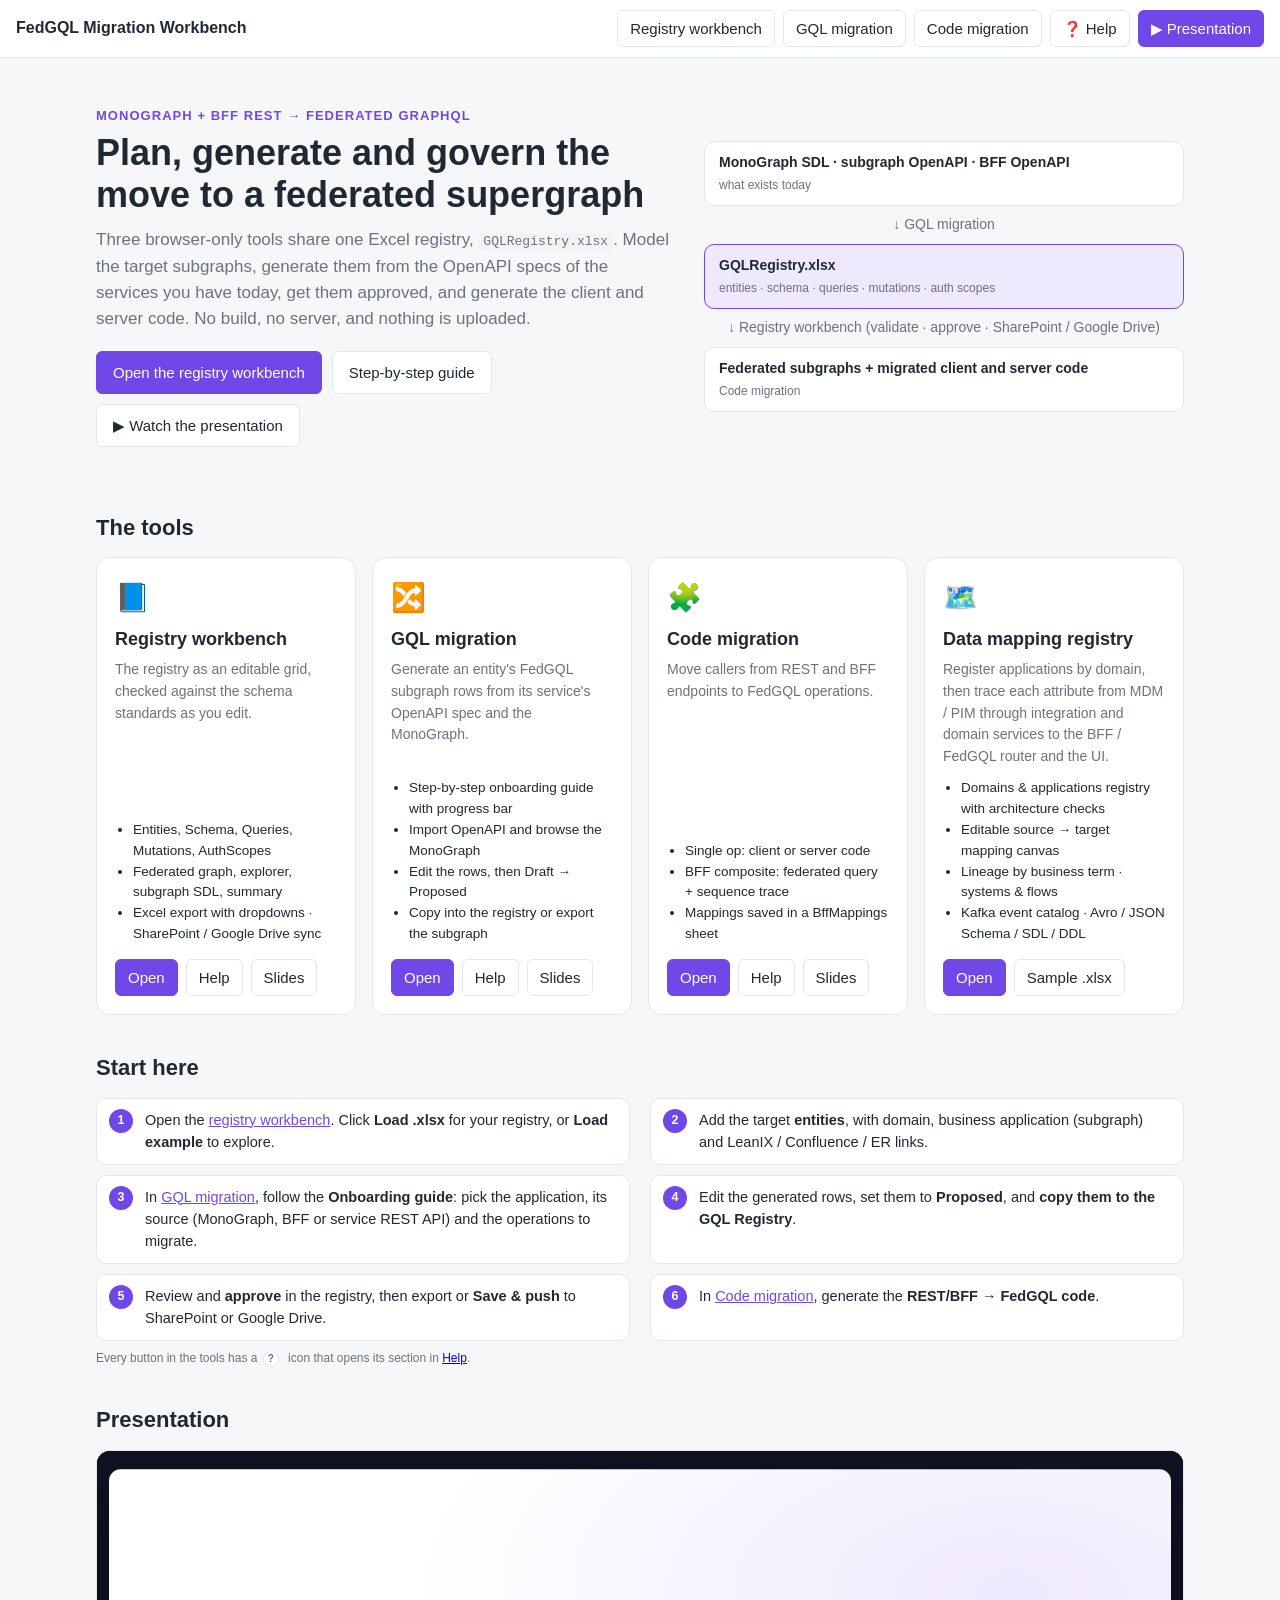
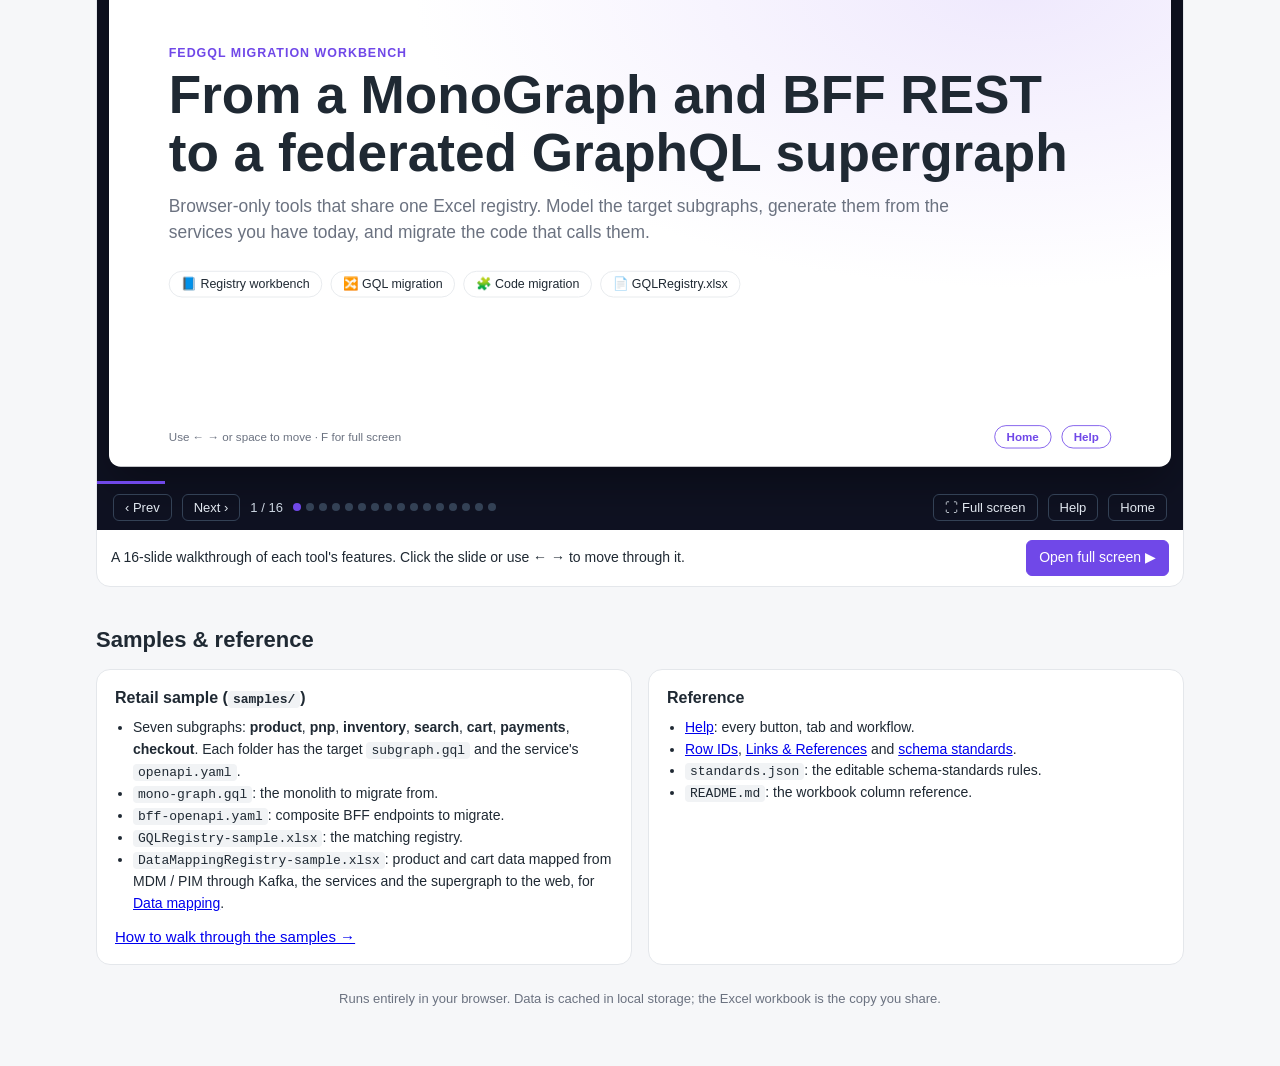
==== index.html @ 7d095a19 "update migration onboarding" ====
<!DOCTYPE html>
<html lang="en">
<head>
<meta charset="UTF-8" />
<meta name="viewport" content="width=device-width, initial-scale=1" />
<title>FedGQL Migration Workbench</title>
<link rel="stylesheet" href="styles.css" />
<style>
  :root{
    --bg: #f6f7f9; --panel: #fff; --ink: #1f2933; --muted: #6b7280; --line: #e4e7eb;
    --accent: #7048e8; --accent-soft: #efe9fd; --ok: #15803d; --bad: #b91c1c; --warn: #b45309;
  }
  body{ font-family: -apple-system, BlinkMacSystemFont, "Segoe UI", Roboto, Helvetica, Arial, sans-serif;
    background: var(--bg); color: var(--ink); font-size: 15px; line-height: 1.55; }
  header{ background: var(--panel); border-bottom: 1px solid var(--line); padding: 10px 16px; display: flex; align-items: center; gap: 8px; flex-wrap: wrap; }
  header a.btn{ text-decoration: none; }
  a.btn.primary{ background: var(--accent); color: #fff; border-color: var(--accent); }
  a.btn.primary:hover{ filter: brightness(1.08); }
  main{ max-width: 1120px; margin: 0 auto; padding: 0 16px 60px; }
  .hero{ padding: 48px 0 28px; display: grid; grid-template-columns: 1.2fr 1fr; gap: 32px; align-items: center; }
  .hero h2{ font-size: 36px; line-height: 1.15; margin: 0 0 12px; }
  .hero p{ font-size: 17px; color: var(--muted); margin: 0 0 18px; }
  .hero .ctas{ display: flex; gap: 10px; flex-wrap: wrap; }
  .hero .ctas a{ text-decoration: none; padding: 9px 16px; font-size: 15px; }
  .kicker{ font-size: 13px; font-weight: 700; letter-spacing: .08em; text-transform: uppercase; color: var(--accent); margin-bottom: 6px; }
  .flow{ display: grid; gap: 8px; }
  .flow div{ background: var(--panel); border: 1px solid var(--line); border-radius: 10px; padding: 10px 14px; font-size: 14px; }
  .flow div b{ display: block; }
  .flow .arrow{ border: none; background: none; text-align: center; padding: 0; color: var(--muted); }
  .flow .hi{ border-color: var(--accent); background: var(--accent-soft); }
  h2.sec{ font-size: 22px; margin: 36px 0 12px; }
  .tools{ display: grid; grid-template-columns: repeat(auto-fit, minmax(250px, 1fr)); gap: 16px; }
  .tool{ background: var(--panel); border: 1px solid var(--line); border-radius: 14px; padding: 18px; display: flex; flex-direction: column; gap: 6px; }
  .tool .ico{ font-size: 28px; }
  .tool h3{ margin: 0; font-size: 18px; }
  .tool p{ margin: 0; color: var(--muted); font-size: 14px; flex: 1; }
  .tool ul{ margin: 4px 0 8px; padding-left: 18px; font-size: 13.5px; }
  .tool .acts{ display: flex; gap: 8px; flex-wrap: wrap; }
  .tool .acts a{ text-decoration: none; }
  ol.steps{ counter-reset: s; list-style: none; padding: 0; margin: 0; display: grid; grid-template-columns: 1fr 1fr; gap: 10px 20px; }
  ol.steps li{ counter-increment: s; position: relative; background: var(--panel); border: 1px solid var(--line); border-radius: 10px; padding: 10px 12px 10px 48px; font-size: 14.5px; }
  ol.steps li::before{ content: counter(s); position: absolute; left: 12px; top: 10px; width: 24px; height: 24px; border-radius: 50%; background: var(--accent); color: #fff; font-weight: 700; font-size: 12.5px; display: flex; align-items: center; justify-content: center; }
  ol.steps a{ color: var(--accent); }
  .demo{ background: var(--panel); border: 1px solid var(--line); border-radius: 14px; overflow: hidden; }
  .demo iframe{ display: block; width: 100%; aspect-ratio: 16 / 10; border: 0; background: #0f1222; }
  .demo .bar{ display: flex; gap: 10px; align-items: center; padding: 10px 14px; border-top: 1px solid var(--line); font-size: 14px; flex-wrap: wrap; }
  .demo .bar a{ text-decoration: none; }
  .grid2{ display: grid; grid-template-columns: 1fr 1fr; gap: 16px; }
  .panel{ background: var(--panel); border: 1px solid var(--line); border-radius: 14px; padding: 16px 18px; }
  .panel h3{ margin: 0 0 6px; font-size: 16px; }
  .panel ul{ margin: 0; padding-left: 18px; font-size: 14px; }
  code{ background: #f1f3f5; padding: 1px 5px; border-radius: 4px; font-size: 13px; }
  footer{ color: var(--muted); font-size: 13px; text-align: center; padding: 24px 0 0; }
  @media (max-width: 860px){
    .hero, .tools, .grid2, ol.steps{ grid-template-columns: 1fr; }
    .hero{ padding-top: 28px; }
  }
</style>
</head>
<body>
<header>
  <h1>FedGQL Migration Workbench</h1>
  <span class="spacer"></span>
  <a class="btn" href="workbench.html">Registry workbench</a>
  <a class="btn" href="gql-migration.html">GQL migration</a>
  <a class="btn" href="subgraph-codemigration.html">Code migration</a>
  <!-- <a class="btn" href="data-mapping.html">Data mapping</a>
--> 
  <a class="btn" href="help.html">❓ Help</a>
  <a class="btn primary" href="demo.html">▶ Presentation</a>
</header>

<main>
  <section class="hero">
    <div>
      <div class="kicker">MonoGraph + BFF REST → federated GraphQL</div>
      <h2>Plan, generate and govern the move to a federated supergraph</h2>
      <p>Three browser-only tools share one Excel registry, <code>GQLRegistry.xlsx</code>. Model the target
        subgraphs, generate them from the OpenAPI specs of the services you have today, get them approved,
        and generate the client and server code. No build, no server, and nothing is uploaded.</p>
      <div class="ctas">
        <a class="btn primary" href="workbench.html">Open the registry workbench</a>
        <a class="btn" href="help.html#quick-start">Step-by-step guide</a>
        <a class="btn" href="demo.html">▶ Watch the presentation</a>
      </div>
    </div>
    <div class="flow" aria-label="How the tools fit together">
      <div><b>MonoGraph SDL · subgraph OpenAPI · BFF OpenAPI</b><span class="hint">what exists today</span></div>
      <div class="arrow">↓ GQL migration</div>
      <div class="hi"><b>GQLRegistry.xlsx</b><span class="hint">entities · schema · queries · mutations · auth scopes</span></div>
      <div class="arrow">↓ Registry workbench (validate · approve · SharePoint / Google Drive)</div>
      <div><b>Federated subgraphs + migrated client and server code</b><span class="hint">Code migration</span></div>
    </div>
  </section>

  <h2 class="sec">The tools</h2>
  <div class="tools">
    <div class="tool">
      <div class="ico">📘</div><h3>Registry workbench</h3>
      <p>The registry as an editable grid, checked against the schema standards as you edit.</p>
      <ul><li>Entities, Schema, Queries, Mutations, AuthScopes</li><li>Federated graph, explorer, subgraph SDL, summary</li><li>Excel export with dropdowns · SharePoint / Google Drive sync</li></ul>
      <div class="acts"><a class="btn primary" href="workbench.html">Open</a><a class="btn" href="help.html#workbench">Help</a><a class="btn" href="demo.html#wb">Slides</a></div>
    </div>
    <div class="tool">
      <div class="ico">🔀</div><h3>GQL migration</h3>
      <p>Generate an entity's FedGQL subgraph rows from its service's OpenAPI spec and the MonoGraph.</p>
      <ul><li>Step-by-step onboarding guide with progress bar</li><li>Import OpenAPI and browse the MonoGraph</li><li>Edit the rows, then Draft → Proposed</li><li>Copy into the registry or export the subgraph</li></ul>
      <div class="acts"><a class="btn primary" href="gql-migration.html">Open</a><a class="btn" href="help.html#migration">Help</a><a class="btn" href="demo.html#mig">Slides</a></div>
    </div>
    <div class="tool">
      <div class="ico">🧩</div><h3>Code migration</h3>
      <p>Move callers from REST and BFF endpoints to FedGQL operations.</p>
      <ul><li>Single op: client or server code</li><li>BFF composite: federated query + sequence trace</li><li>Mappings saved in a BffMappings sheet</li></ul>
      <div class="acts"><a class="btn primary" href="subgraph-codemigration.html">Open</a><a class="btn" href="help.html#code-migration">Help</a><a class="btn" href="demo.html#code">Slides</a></div>
    </div>
    <div class="tool">
      <div class="ico">🗺️</div><h3>Data mapping registry</h3>
      <p>Register applications by domain, then trace each attribute from MDM / PIM through integration and domain services to the BFF / FedGQL router and the UI.</p>
      <ul><li>Domains &amp; applications registry with architecture checks</li><li>Editable source → target mapping canvas</li><li>Lineage by business term · systems &amp; flows</li><li>Kafka event catalog · Avro / JSON Schema / SDL / DDL</li></ul>
      <div class="acts"><a class="btn primary" href="data-mapping.html">Open</a><a class="btn" href="samples/DataMappingRegistry-sample.xlsx">Sample .xlsx</a></div>
    </div>
  </div>

  <h2 class="sec">Start here</h2>
  <ol class="steps">
    <li>Open the <a href="workbench.html">registry workbench</a>. Click <b>Load .xlsx</b> for your registry, or <b>Load example</b> to explore.</li>
    <li>Add the target <b>entities</b>, with domain, business application (subgraph) and LeanIX / Confluence / ER links.</li>
    <li>In <a href="gql-migration.html">GQL migration</a>, follow the <b>Onboarding guide</b>: pick the application, its source (MonoGraph, BFF or service REST API) and the operations to migrate.</li>
    <li>Edit the generated rows, set them to <b>Proposed</b>, and <b>copy them to the GQL Registry</b>.</li>
    <li>Review and <b>approve</b> in the registry, then export or <b>Save &amp; push</b> to SharePoint or Google Drive.</li>
    <li>In <a href="subgraph-codemigration.html">Code migration</a>, generate the <b>REST/BFF → FedGQL code</b>.</li>
  </ol>
  <p class="hint" style="margin-top:8px">Every button in the tools has a <span class="help-ico" style="display:inline-flex">?</span> icon that opens its section in <a href="help.html">Help</a>.</p>

  <h2 class="sec">Presentation</h2>
  <div class="demo">
    <iframe src="demo.html" title="Workbench presentation" loading="lazy"></iframe>
    <div class="bar"><span>A 16-slide walkthrough of each tool's features. Click the slide or use ← → to move through it.</span><span class="spacer" style="flex:1"></span><a class="btn primary" href="demo.html">Open full screen ▶</a></div>
  </div>

  <h2 class="sec">Samples &amp; reference</h2>
  <div class="grid2">
    <div class="panel">
      <h3>Retail sample (<code>samples/</code>)</h3>
      <ul>
        <li>Seven subgraphs: <b>product</b>, <b>pnp</b>, <b>inventory</b>, <b>search</b>, <b>cart</b>, <b>payments</b>, <b>checkout</b>. Each folder has the target <code>subgraph.gql</code> and the service's <code>openapi.yaml</code>.</li>
        <li><code>mono-graph.gql</code>: the monolith to migrate from.</li>
        <li><code>bff-openapi.yaml</code>: composite BFF endpoints to migrate.</li>
        <li><code>GQLRegistry-sample.xlsx</code>: the matching registry.</li>
        <li><code>DataMappingRegistry-sample.xlsx</code>: product and cart data mapped from MDM / PIM through Kafka, the services and the supergraph to the web, for <a href="data-mapping.html">Data mapping</a>.</li>
      </ul>
      <p style="margin:10px 0 0"><a href="help.html#try-samples">How to walk through the samples →</a></p>
    </div>
    <div class="panel">
      <h3>Reference</h3>
      <ul>
        <li><a href="help.html">Help</a>: every button, tab and workflow.</li>
        <li><a href="help.html#row-ids">Row IDs</a>, <a href="help.html#links">Links &amp; References</a> and <a href="help.html#wb-standards">schema standards</a>.</li>
        <li><code>standards.json</code>: the editable schema-standards rules.</li>
        <li><code>README.md</code>: the workbook column reference.</li>
      </ul>
    </div>
  </div>

  <footer>Runs entirely in your browser. Data is cached in local storage; the Excel workbook is the copy you share.</footer>
</main>
</body>
</html>
---- styles.css ----
/* styles.css — shared styles for the GQL Schema Registry apps
   (workbench.html, gql-migration.html, subgraph-codemigration.html, index/help/demo)
   Linked before each page's inline <style>; page-specific and drifted rules
   (e.g. :root variables, body/header/main layout) stay inline and override these.
   46 shared rules, extracted verbatim. */

*{ box-sizing: border-box; }
html, body{ margin: 0; height: 100%; }
header h1{ font-size: 16px; margin: 0; font-weight: 650; }
header .spacer{ flex: 1; }
button, .btn{ font: inherit; border: 1px solid var(--line); background: #fff; color: var(--ink); padding: 6px 12px; border-radius: 6px; cursor: pointer; white-space: nowrap; }
button:hover{ background: #f0f2f4; }
button.primary{ background: var(--accent); color: #fff; border-color: var(--accent); }
button.danger{ color: var(--bad); border-color: #f0c9c9; }
.status{ font-size: 12px; color: var(--muted); }
nav button{ border: none; border-bottom: 2px solid transparent; border-radius: 0; padding: 10px 14px; background: transparent; color: var(--muted); font-weight: 550; }
nav button.active{ color: var(--accent); border-bottom-color: var(--accent); }
.view{ display: none; }
.view.active{ display: block; }
.card{ background: var(--panel); border: 1px solid var(--line); border-radius: 10px; padding: 14px; margin-bottom: 16px; }
.card h2{ margin: 0 0 4px; font-size: 15px; }
.card p.desc{ margin: 0 0 12px; color: var(--muted); font-size: 12.5px; }
table{ border-collapse: collapse; width: 100%; font-size: 13px; }
th, td{ border: 1px solid var(--line); padding: 5px 8px; text-align: left; vertical-align: top; }
.hint{ color: var(--muted); font-size: 12px; }
.empty{ color: var(--muted); padding: 24px; text-align: center; }
input[type=file]{ display: none; }
pre.code{ background: #0f172a; color: #e2e8f0; padding: 12px; border-radius: 8px; overflow: auto; font-size: 12.5px; line-height: 1.5; margin: 0; }
pre.code .k{ color: #c4b5fd; }
pre.code .t{ color: #7dd3fc; }
pre.code .c{ color: #64748b; }
.code-head h3{ margin: 0; font-size: 13px; }
.copy-btn{ font-size: 12px; padding: 3px 10px; }
pre.code .s{ color: #86efac; }
@media (max-width: 860px){ .grid2 { grid-template-columns: 1fr; } }
.grid2 > div{ min-width: 0; }
.grid2 pre.code{ white-space: pre-wrap; overflow-wrap: break-word; overflow-x: hidden; }
mark.diff{ background: #fef3c7; color: #92400e; border-radius: 3px; padding: 0 3px; font-weight: 600; }
pre.code mark.diff{ background: #78350f; color: #fde68a; }
tr.rowchg td{ background: #fffbeb; }
.chg{ display: inline-block; font-size: 11px; color: var(--warn); border: 1px solid #f0d9a8; background: #fdf4e7; border-radius: 999px; padding: 1px 8px; }
ul.chglist{ margin: 4px 0 10px; padding-left: 18px; font-size: 12.5px; }
ul.chglist li{ margin: 2px 0; }
.pickers{ display: flex; gap: 12px; flex-wrap: wrap; }
.picker b{ display: block; font-size: 12.5px; }
.picker .st{ font-size: 12px; margin-top: 4px; }
.picker .st.loaded{ color: var(--ok); }
.picker .st.missing{ color: var(--muted); }
.selrow label{ display: flex; flex-direction: column; gap: 3px; font-size: 12px; color: var(--muted); }
.mono{ font-family: ui-monospace, SFMono-Regular, Menlo, monospace; }
.toast{ position: fixed; bottom: 18px; left: 50%; transform: translateX(-50%); background: #0f172a; color: #fff; padding: 8px 16px; border-radius: 999px; font-size: 13px; opacity: 0; transition: opacity .2s; pointer-events: none; }
.toast.show{ opacity: .95; }
/* Typed Links & References (LeanIX / Confluence / ER / Other) — common.js linksHTML + gql-migration editor */
.link-type{ display: inline-block; font-size: 11px; padding: 1px 7px; border-radius: 999px; border: 1px solid var(--line); color: var(--muted); margin-right: 4px; }
.lk-line{ display: flex; gap: 2px; align-items: center; margin-bottom: 2px; }
.lk-line select{ max-width: 96px; }
.lk-line input{ min-width: 160px; }
/* Help "?" icons (common.js addHelpIcons) + header Help / Demo links */
.help-ico{ display: inline-flex; align-items: center; justify-content: center; width: 16px; height: 16px; margin: 0 6px 0 2px; border-radius: 50%; border: 1px solid var(--line); background: #fff; color: var(--muted); font-size: 10.5px; font-weight: 700; text-decoration: none; vertical-align: middle; flex: none; line-height: 1; }
.help-ico:hover{ color: #fff; background: var(--accent); border-color: var(--accent); }
nav .help-ico{ align-self: center; margin-left: -8px; }
a.btn.help-link{ text-decoration: none; }
/* in toolbars the icon sits as a badge on the button's top-right corner so headers don't wrap */
header .help-ico, .syncbar .help-ico{ width: 14px; height: 14px; font-size: 9.5px; margin: -22px 0 0 -14px; position: relative; z-index: 1; }
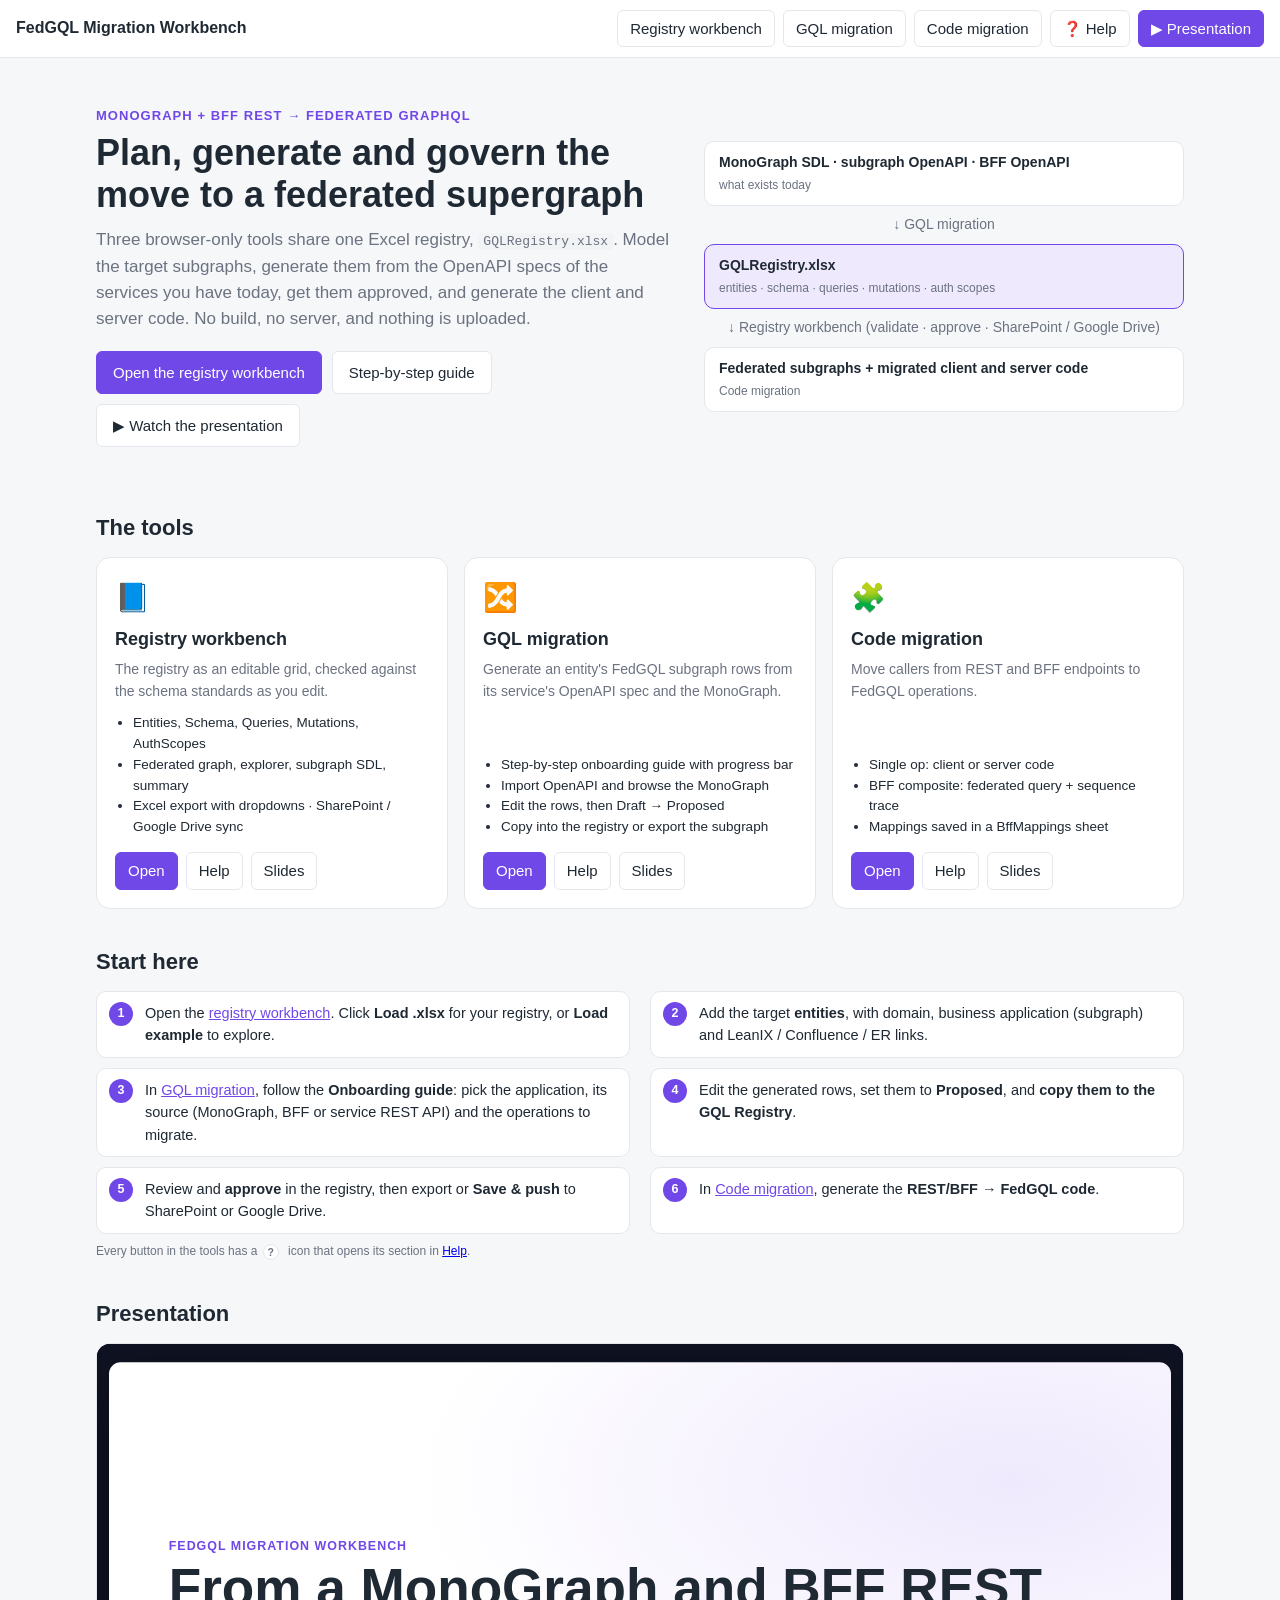
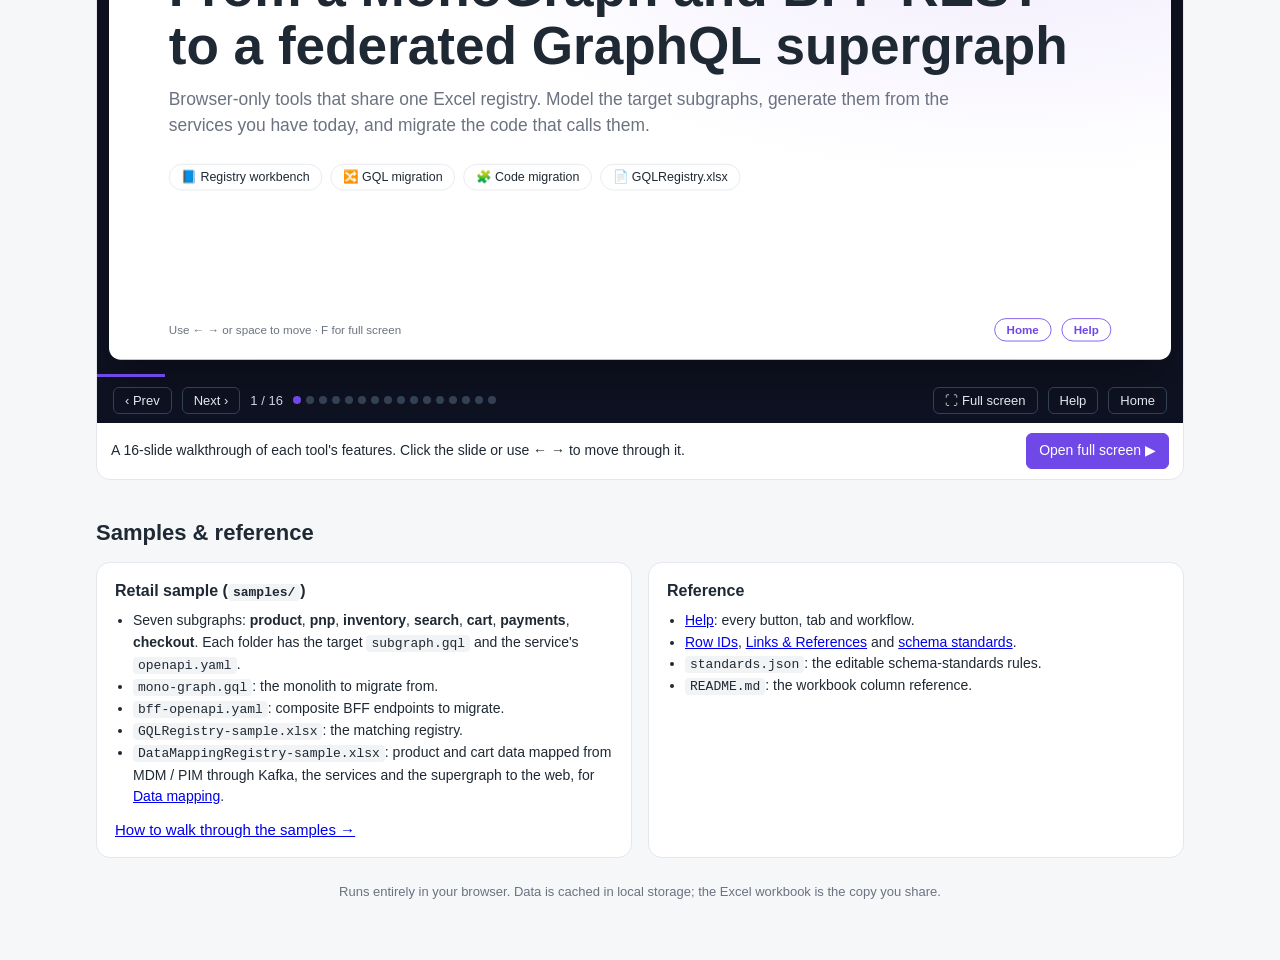
==== commit fb7501f7: "hide data mapping" ====
--- a/index.html
+++ b/index.html
@@ -113,12 +113,14 @@
       <ul><li>Single op: client or server code</li><li>BFF composite: federated query + sequence trace</li><li>Mappings saved in a BffMappings sheet</li></ul>
       <div class="acts"><a class="btn primary" href="subgraph-codemigration.html">Open</a><a class="btn" href="help.html#code-migration">Help</a><a class="btn" href="demo.html#code">Slides</a></div>
     </div>
+    <!-- 
     <div class="tool">
       <div class="ico">🗺️</div><h3>Data mapping registry</h3>
       <p>Register applications by domain, then trace each attribute from MDM / PIM through integration and domain services to the BFF / FedGQL router and the UI.</p>
       <ul><li>Domains &amp; applications registry with architecture checks</li><li>Editable source → target mapping canvas</li><li>Lineage by business term · systems &amp; flows</li><li>Kafka event catalog · Avro / JSON Schema / SDL / DDL</li></ul>
       <div class="acts"><a class="btn primary" href="data-mapping.html">Open</a><a class="btn" href="samples/DataMappingRegistry-sample.xlsx">Sample .xlsx</a></div>
     </div>
+    -->
   </div>
 
   <h2 class="sec">Start here</h2>
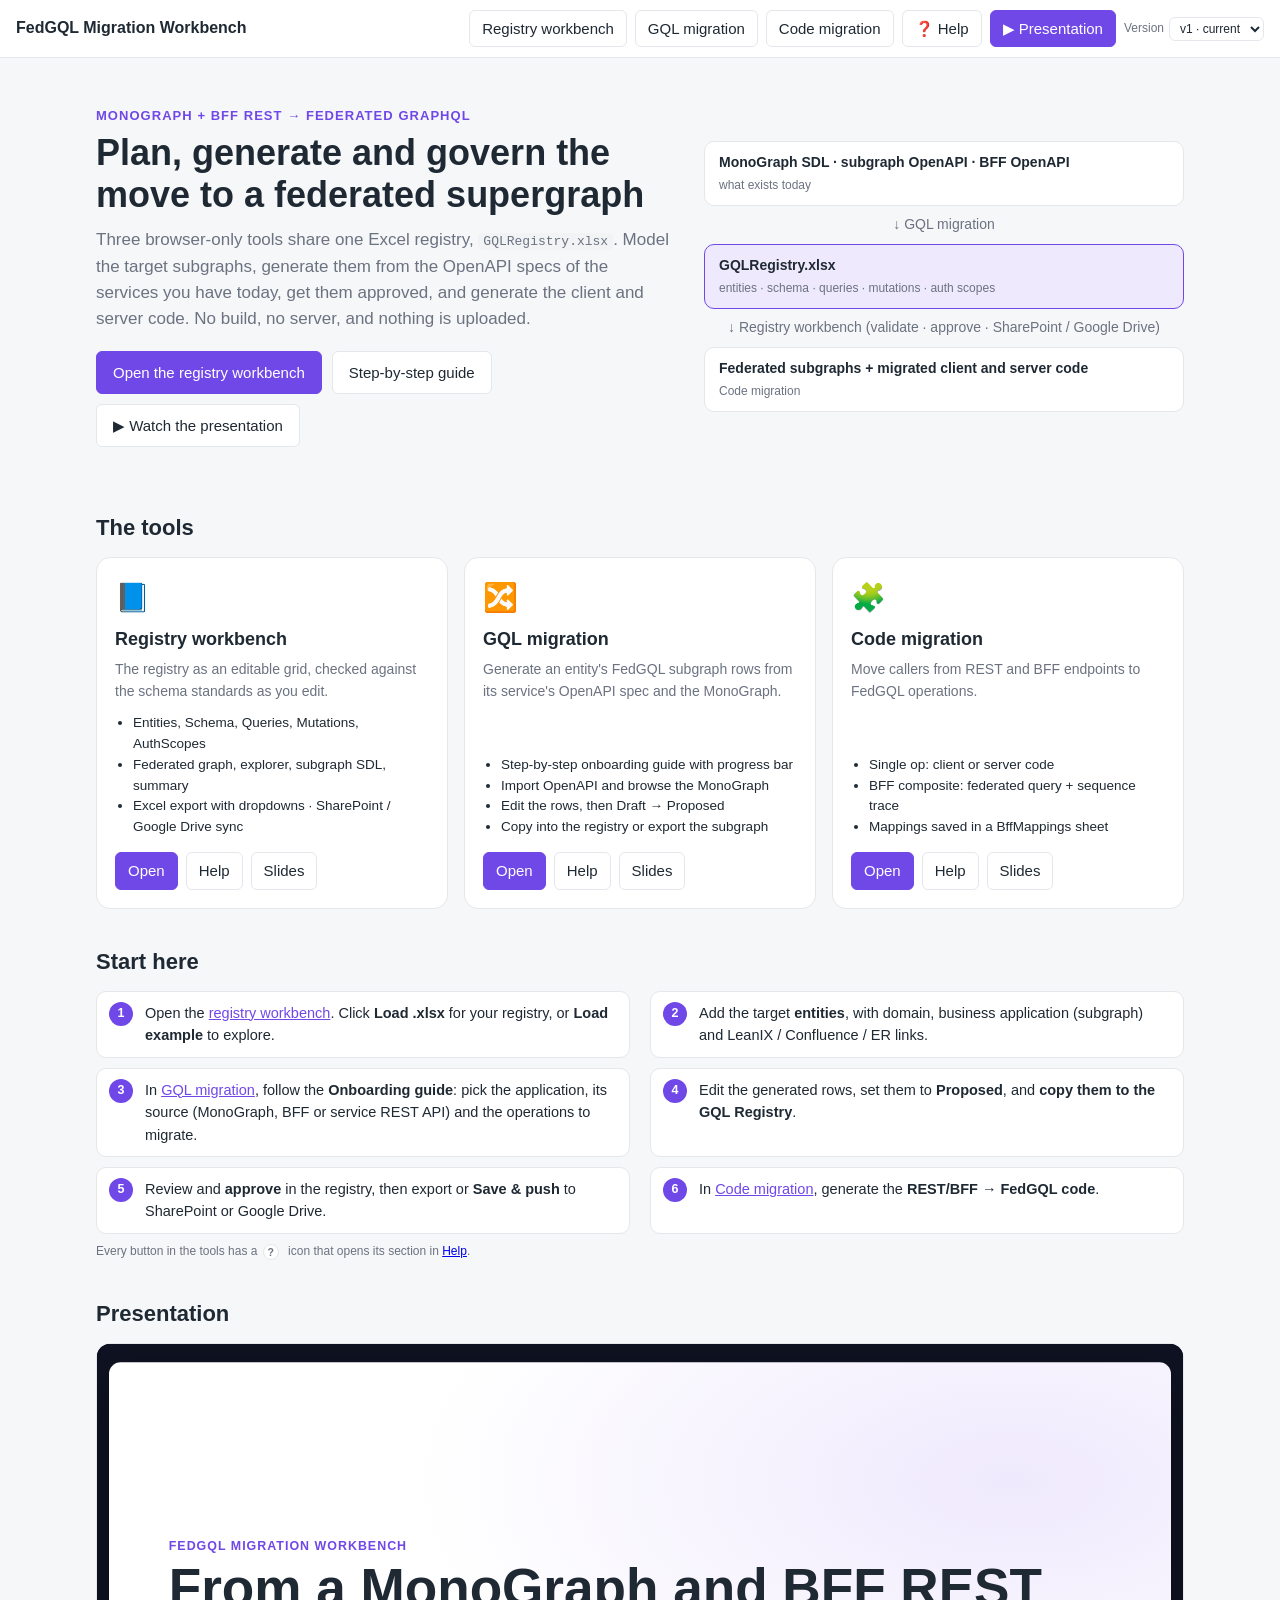
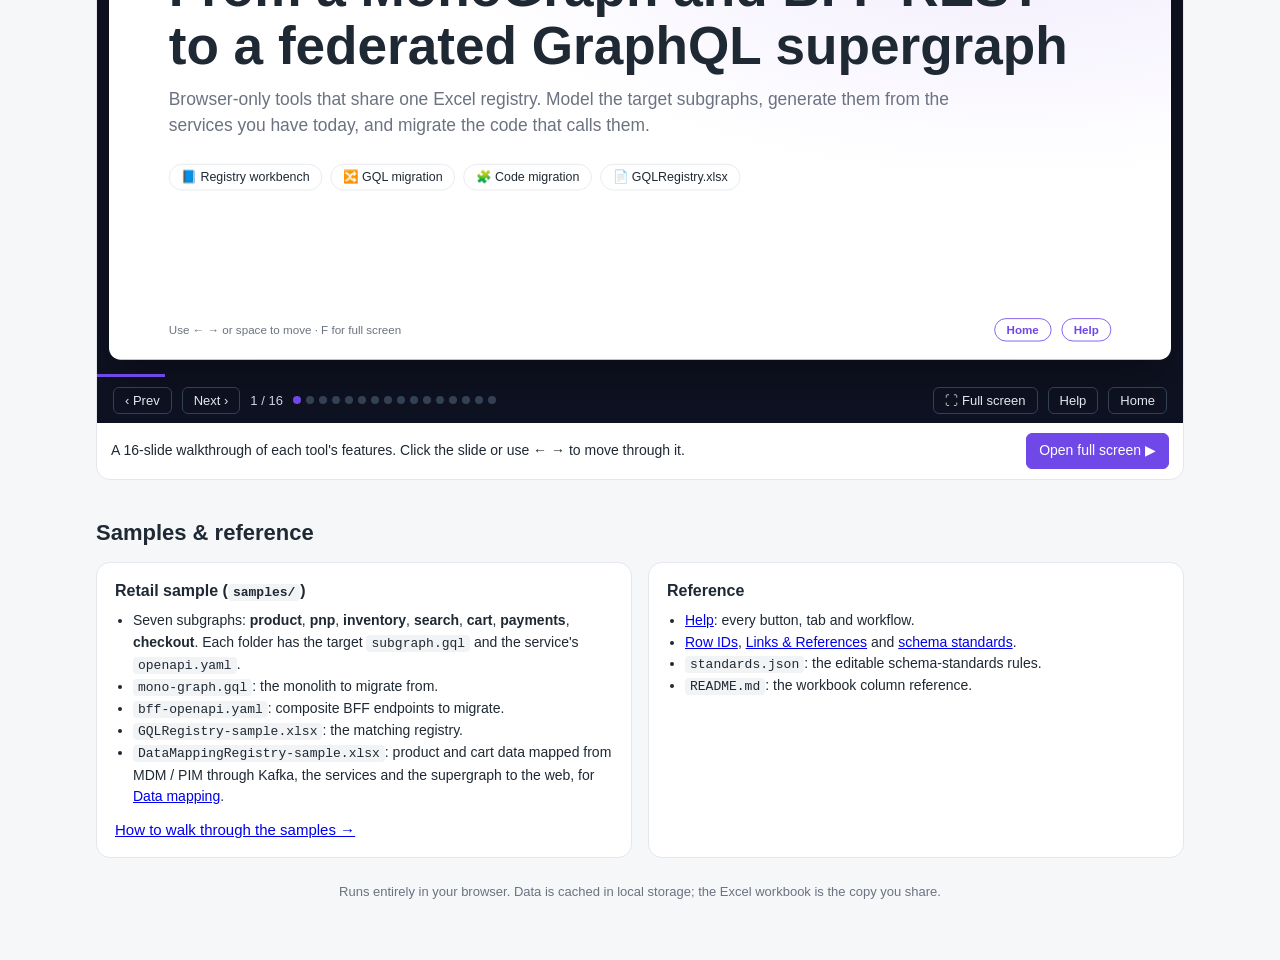
==== commit d92a77c1: "Update version skills" ====
--- a/index.html
+++ b/index.html
@@ -166,5 +166,6 @@
 
   <footer>Runs entirely in your browser. Data is cached in local storage; the Excel workbook is the copy you share.</footer>
 </main>
+<script src="versions.js" defer></script>
 </body>
 </html>
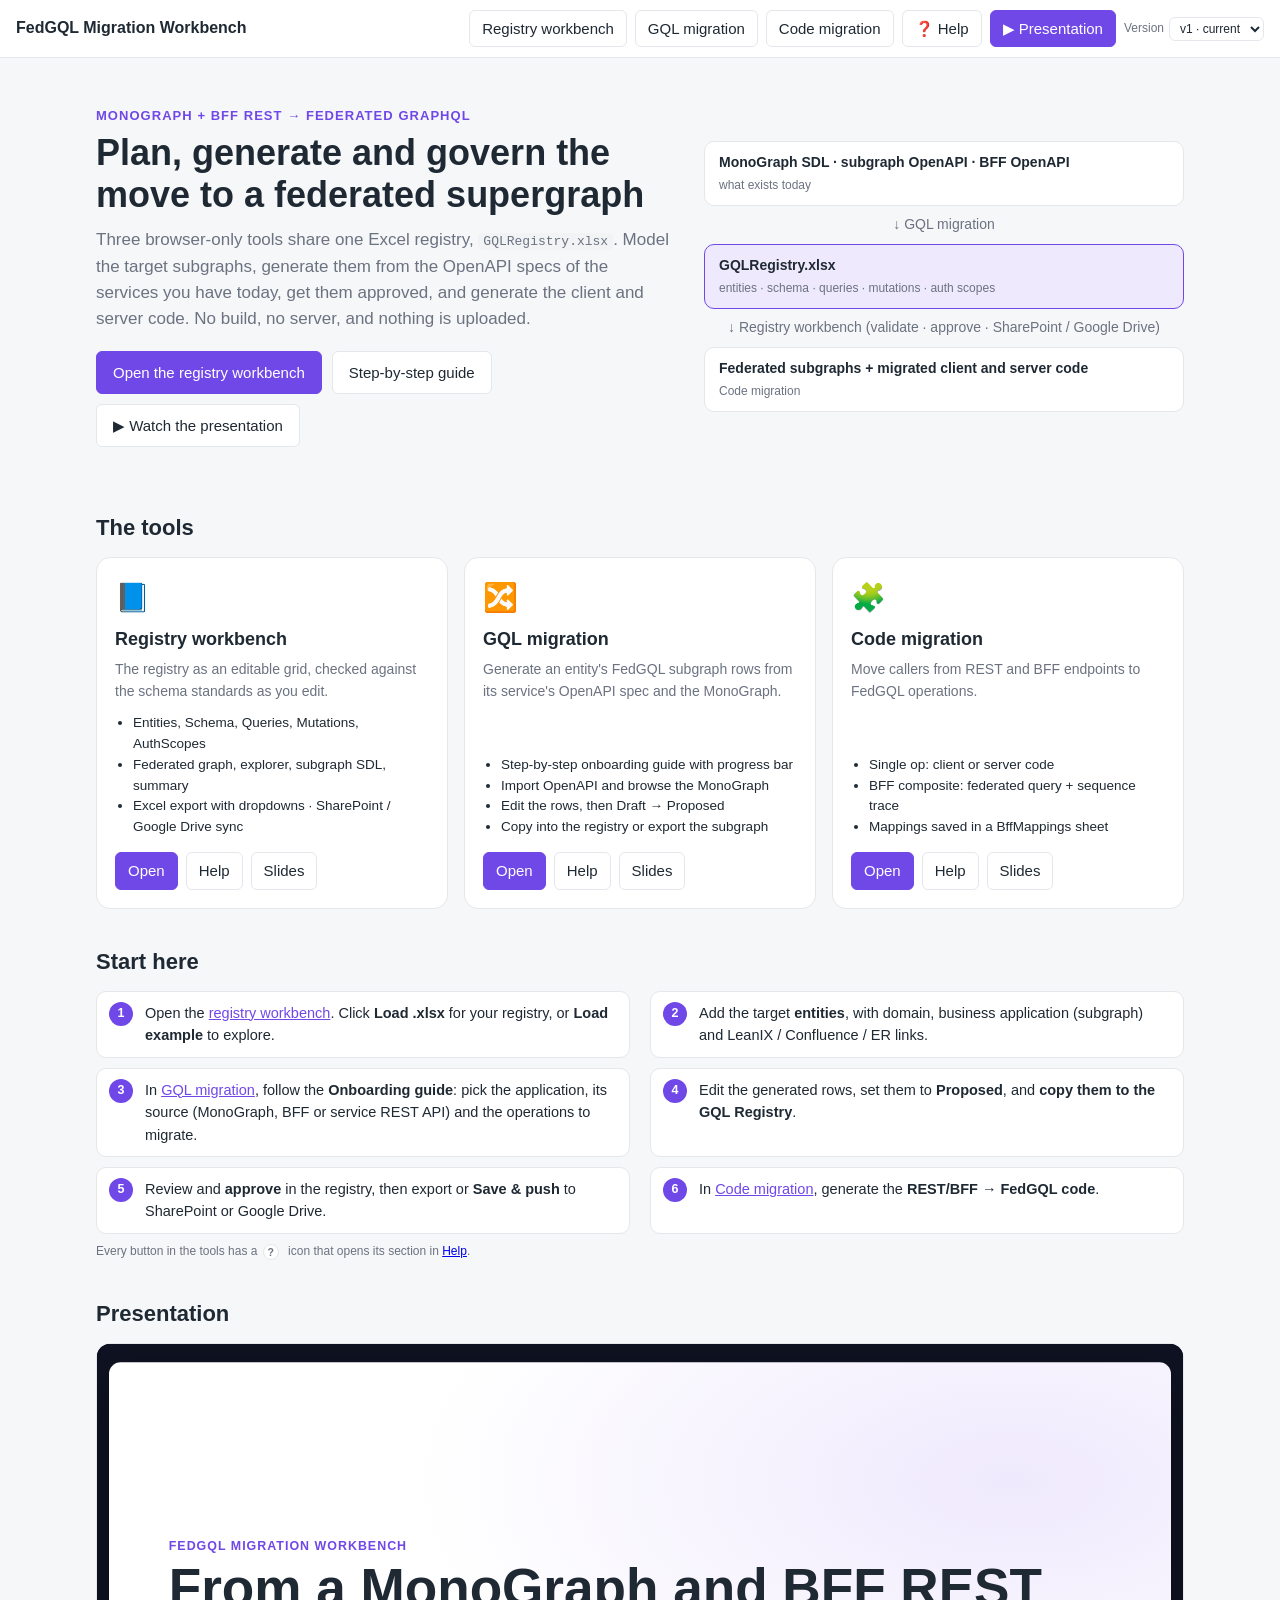
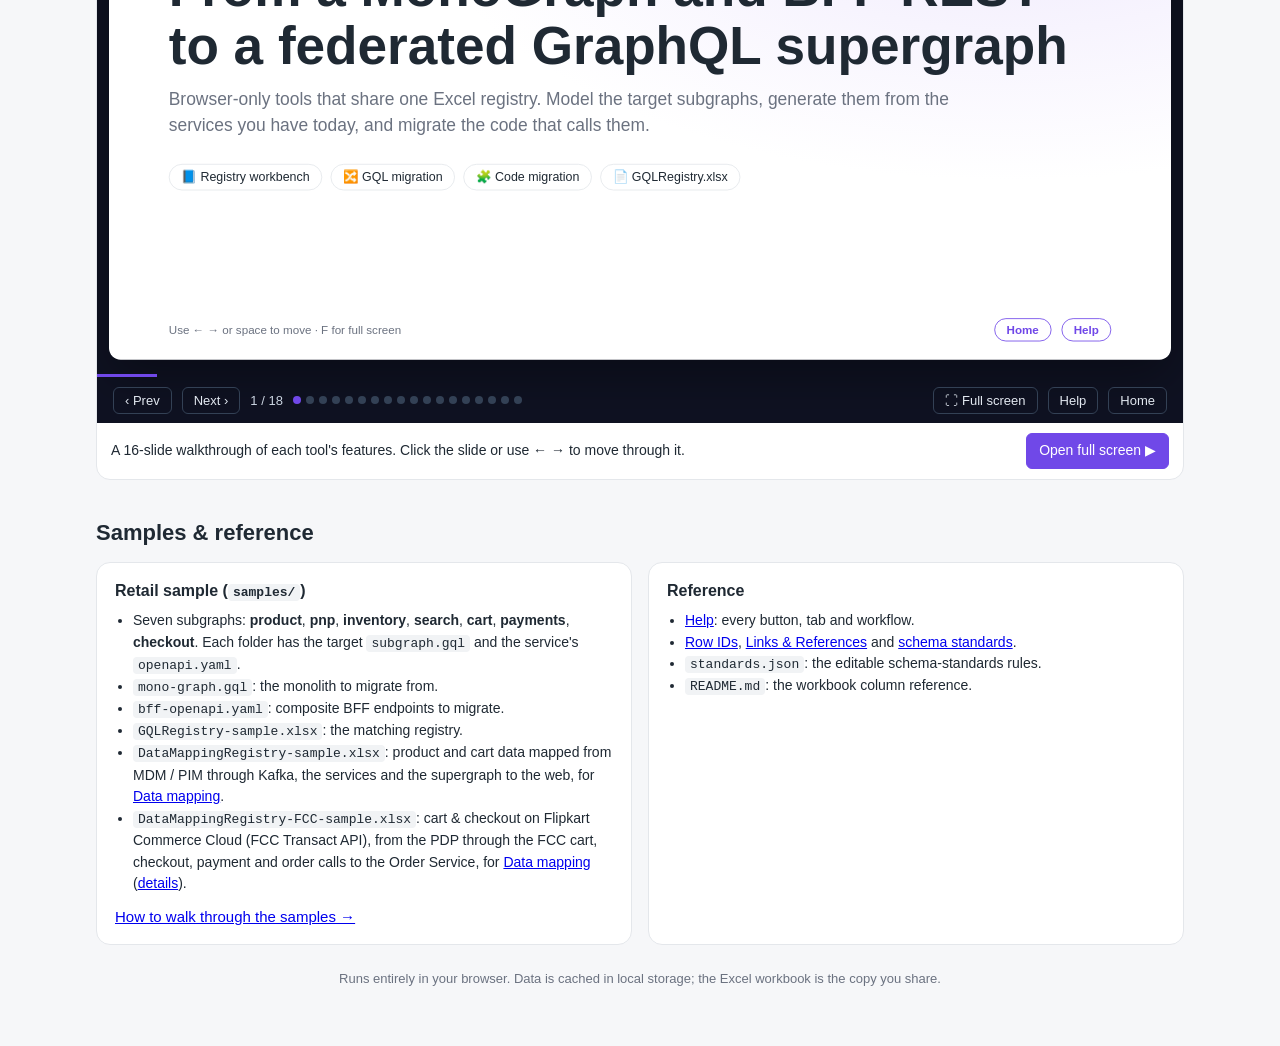
==== commit 8c23dcb0: "update data mapping" ====
--- a/index.html
+++ b/index.html
@@ -150,6 +150,7 @@
         <li><code>bff-openapi.yaml</code>: composite BFF endpoints to migrate.</li>
         <li><code>GQLRegistry-sample.xlsx</code>: the matching registry.</li>
         <li><code>DataMappingRegistry-sample.xlsx</code>: product and cart data mapped from MDM / PIM through Kafka, the services and the supergraph to the web, for <a href="data-mapping.html">Data mapping</a>.</li>
+        <li><code>DataMappingRegistry-FCC-sample.xlsx</code>: cart &amp; checkout on Flipkart Commerce Cloud (FCC Transact API), from the PDP through the FCC cart, checkout, payment and order calls to the Order Service, for <a href="data-mapping.html">Data mapping</a> (<a href="help.html#dm-samples">details</a>).</li>
       </ul>
       <p style="margin:10px 0 0"><a href="help.html#try-samples">How to walk through the samples →</a></p>
     </div>
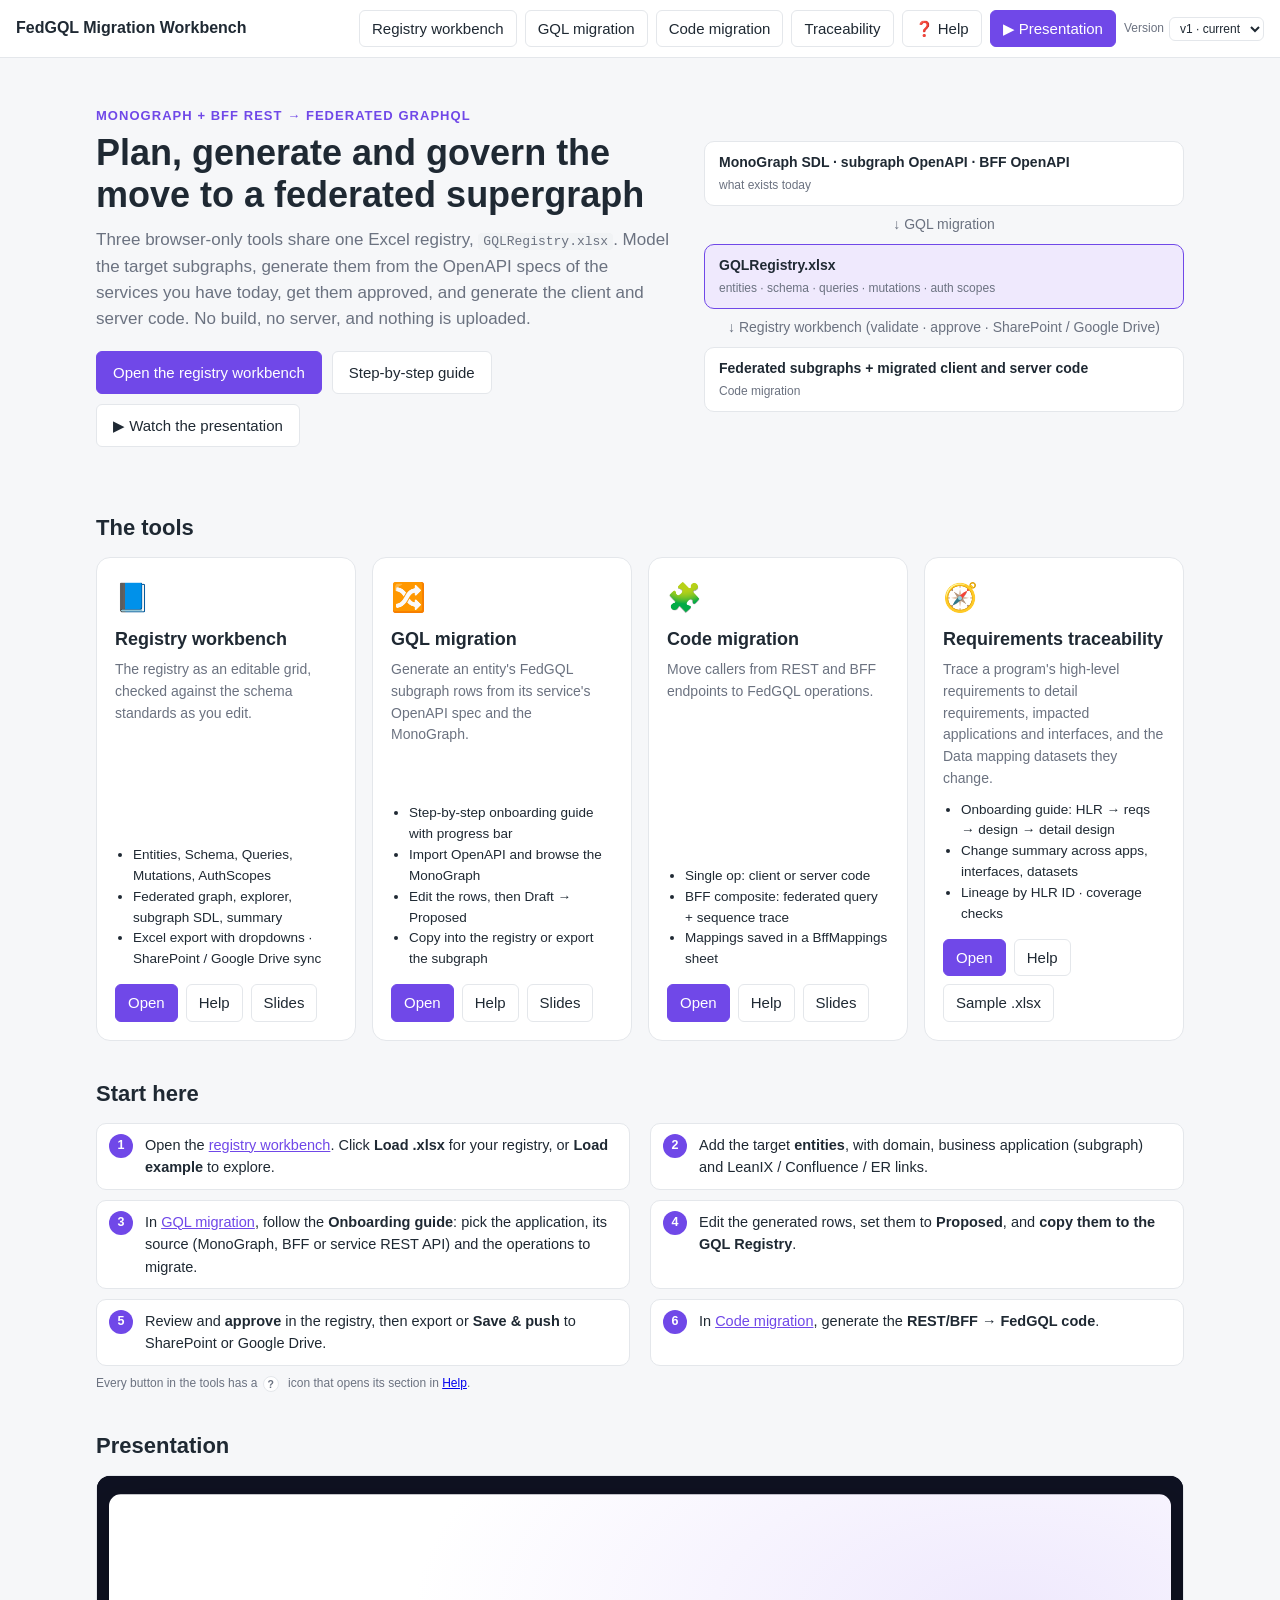
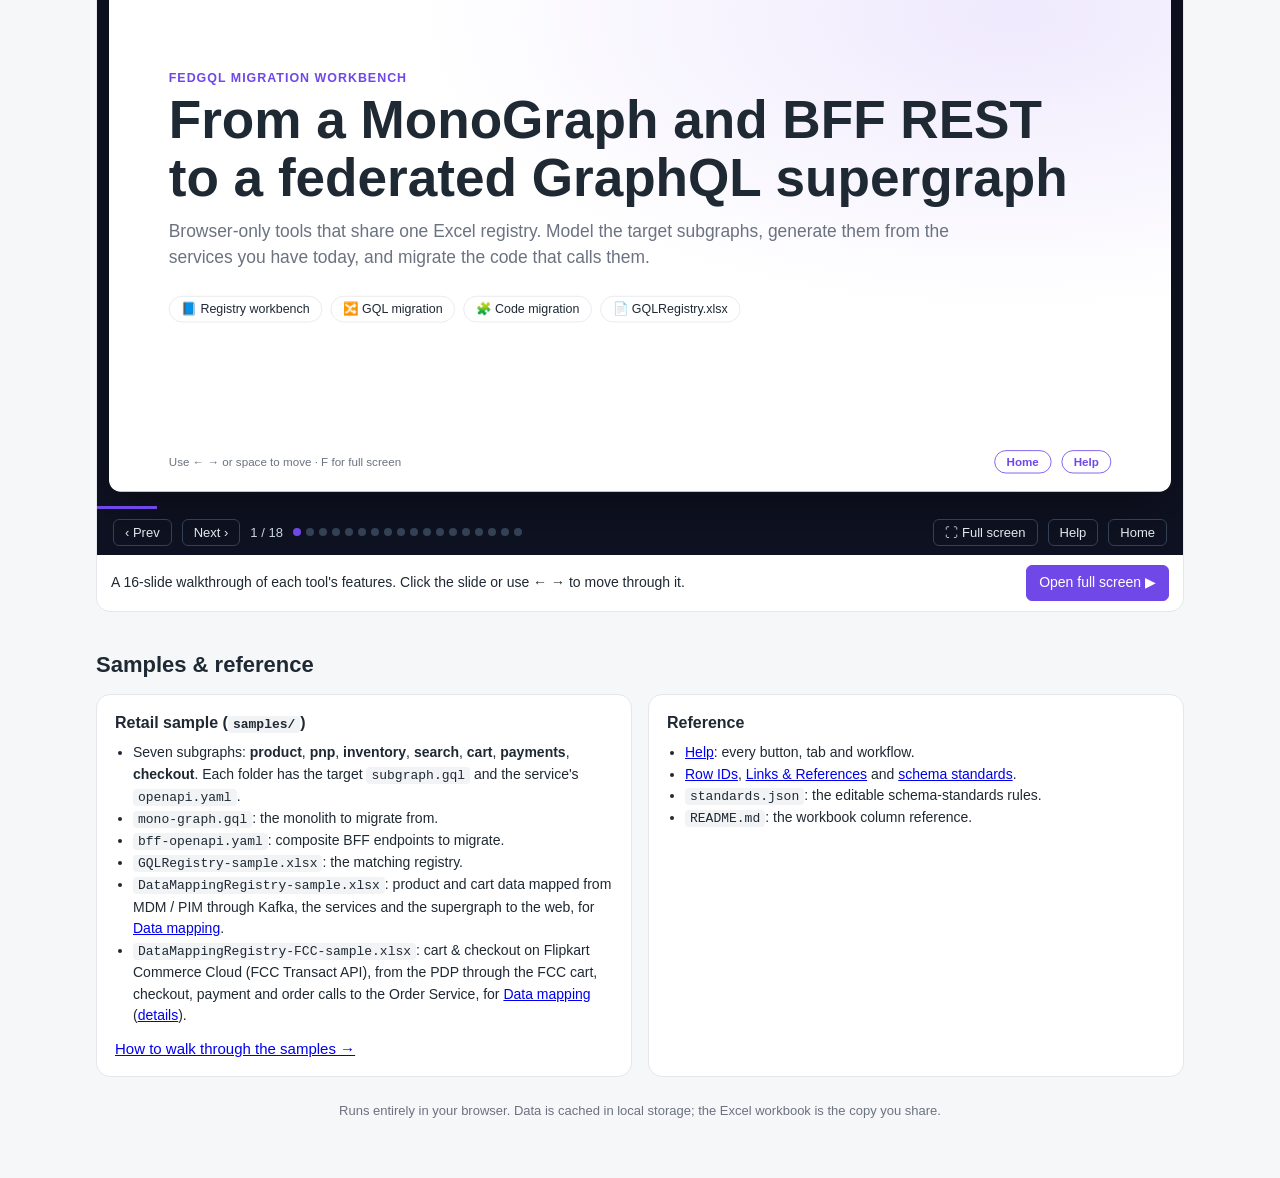
==== commit 43338ace: "Update RTM document" ====
--- a/index.html
+++ b/index.html
@@ -66,6 +66,7 @@
   <a class="btn" href="subgraph-codemigration.html">Code migration</a>
   <!-- <a class="btn" href="data-mapping.html">Data mapping</a>
 --> 
+  <a class="btn" href="rtm-mapping.html">Traceability</a>
   <a class="btn" href="help.html">❓ Help</a>
   <a class="btn primary" href="demo.html">▶ Presentation</a>
 </header>
@@ -112,6 +113,12 @@
       <p>Move callers from REST and BFF endpoints to FedGQL operations.</p>
       <ul><li>Single op: client or server code</li><li>BFF composite: federated query + sequence trace</li><li>Mappings saved in a BffMappings sheet</li></ul>
       <div class="acts"><a class="btn primary" href="subgraph-codemigration.html">Open</a><a class="btn" href="help.html#code-migration">Help</a><a class="btn" href="demo.html#code">Slides</a></div>
+    </div>
+    <div class="tool">
+      <div class="ico">🧭</div><h3>Requirements traceability</h3>
+      <p>Trace a program's high-level requirements to detail requirements, impacted applications and interfaces, and the Data mapping datasets they change.</p>
+      <ul><li>Onboarding guide: HLR → reqs → design → detail design</li><li>Change summary across apps, interfaces, datasets</li><li>Lineage by HLR ID · coverage checks</li></ul>
+      <div class="acts"><a class="btn primary" href="rtm-mapping.html">Open</a><a class="btn" href="help.html#rtm">Help</a><a class="btn" href="samples/RTM-Sample.xlsx">Sample .xlsx</a></div>
     </div>
     <!-- 
     <div class="tool">
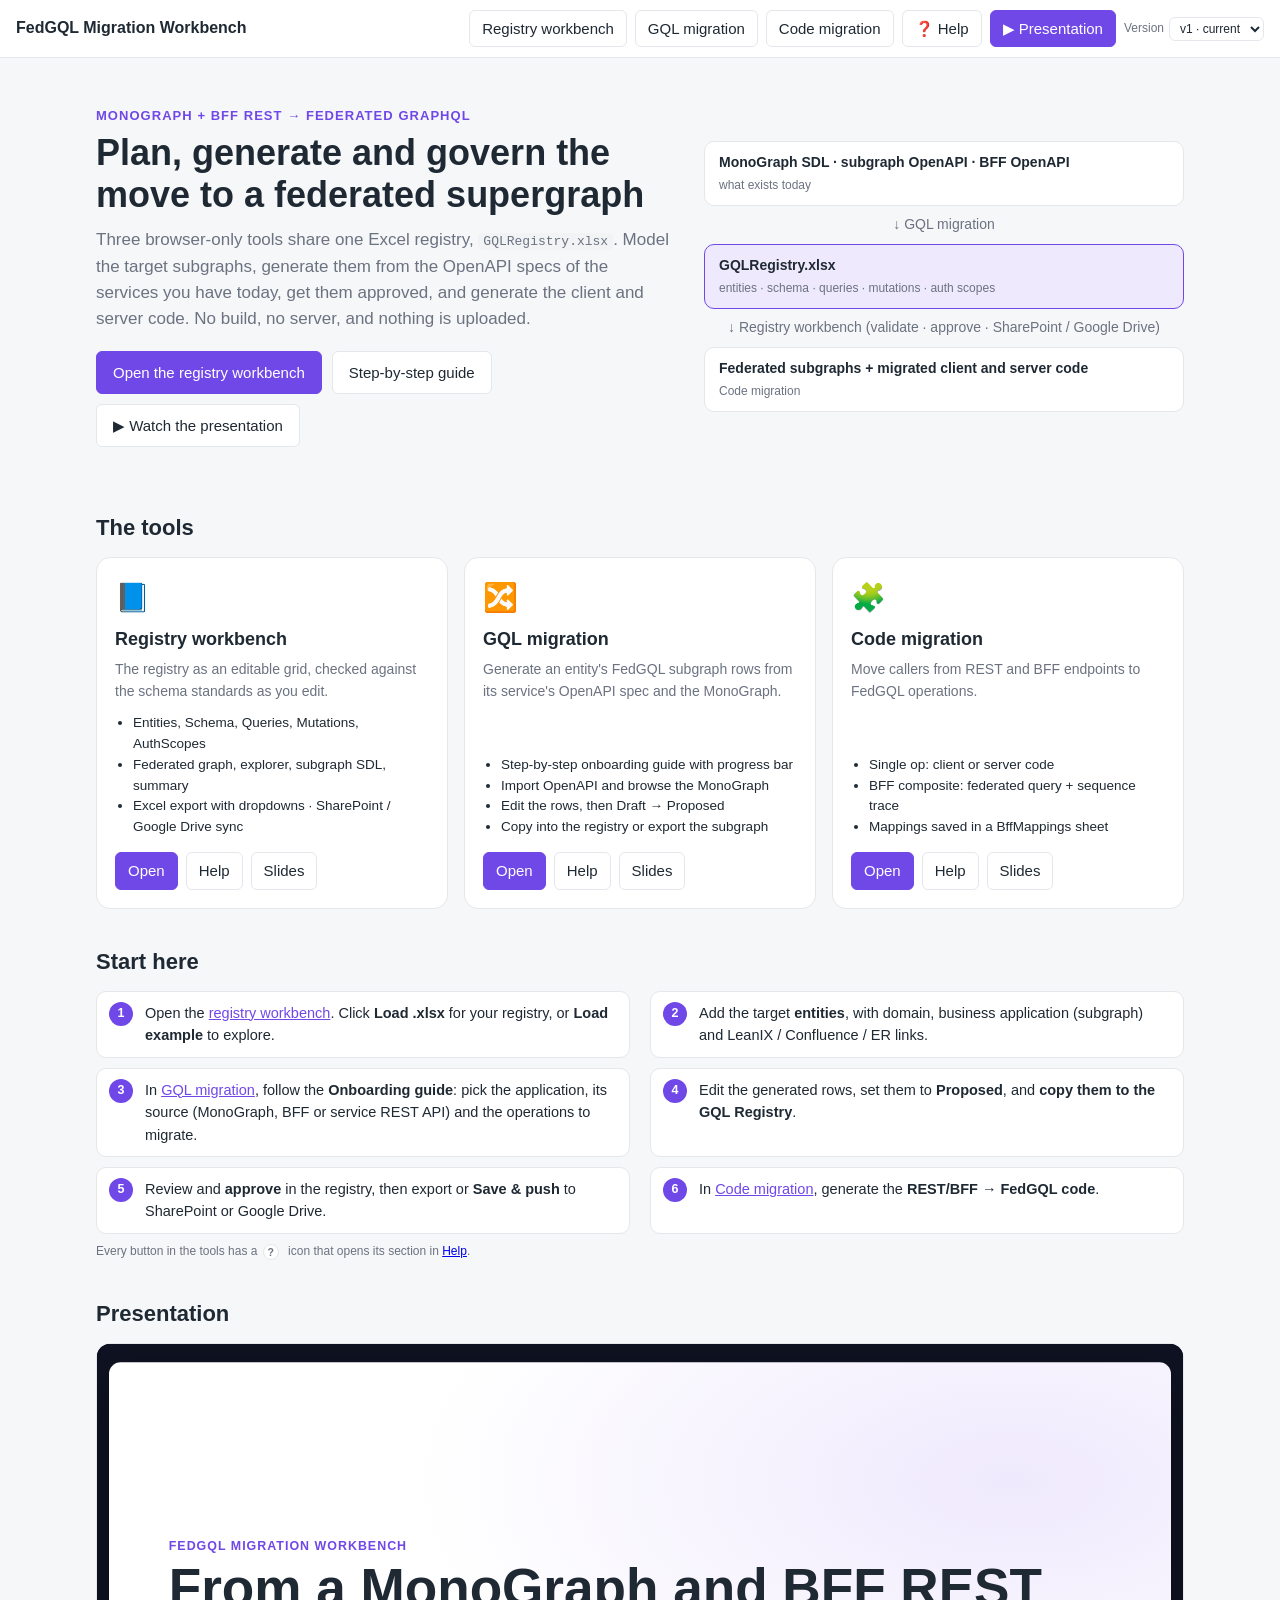
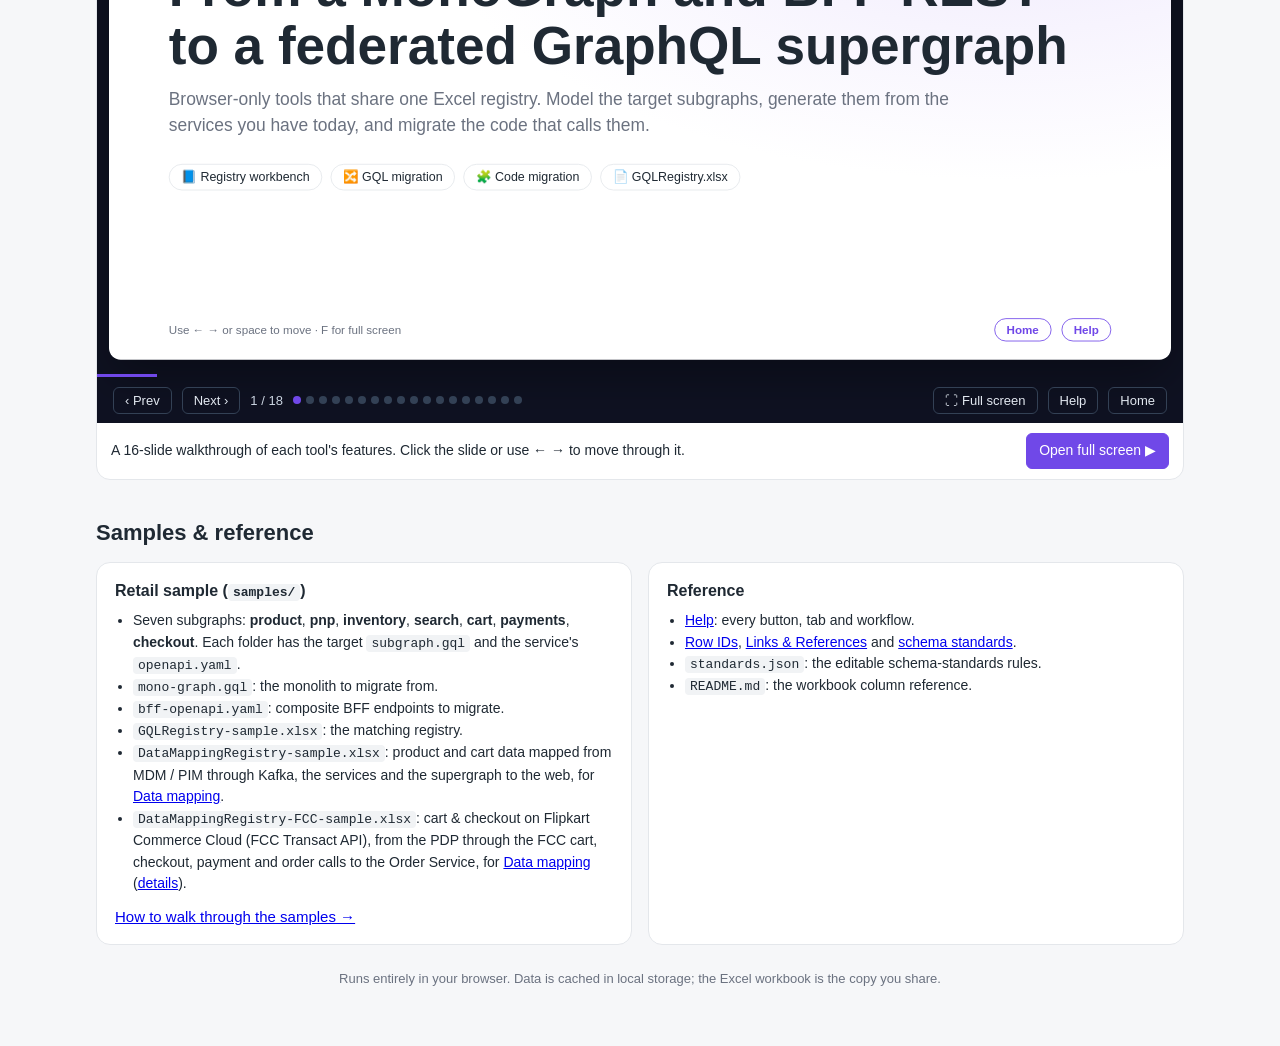
==== commit 0c4325d8: "hide rtm" ====
--- a/index.html
+++ b/index.html
@@ -64,9 +64,10 @@
   <a class="btn" href="workbench.html">Registry workbench</a>
   <a class="btn" href="gql-migration.html">GQL migration</a>
   <a class="btn" href="subgraph-codemigration.html">Code migration</a>
-  <!-- <a class="btn" href="data-mapping.html">Data mapping</a>
+  <!-- 
+  <a class="btn" href="data-mapping.html">Data mapping</a>
+  <a class="btn" href="rtm-mapping.html">Traceability</a>
 --> 
-  <a class="btn" href="rtm-mapping.html">Traceability</a>
   <a class="btn" href="help.html">❓ Help</a>
   <a class="btn primary" href="demo.html">▶ Presentation</a>
 </header>
@@ -114,13 +115,13 @@
       <ul><li>Single op: client or server code</li><li>BFF composite: federated query + sequence trace</li><li>Mappings saved in a BffMappings sheet</li></ul>
       <div class="acts"><a class="btn primary" href="subgraph-codemigration.html">Open</a><a class="btn" href="help.html#code-migration">Help</a><a class="btn" href="demo.html#code">Slides</a></div>
     </div>
+    <!-- 
     <div class="tool">
       <div class="ico">🧭</div><h3>Requirements traceability</h3>
       <p>Trace a program's high-level requirements to detail requirements, impacted applications and interfaces, and the Data mapping datasets they change.</p>
       <ul><li>Onboarding guide: HLR → reqs → design → detail design</li><li>Change summary across apps, interfaces, datasets</li><li>Lineage by HLR ID · coverage checks</li></ul>
       <div class="acts"><a class="btn primary" href="rtm-mapping.html">Open</a><a class="btn" href="help.html#rtm">Help</a><a class="btn" href="samples/RTM-Sample.xlsx">Sample .xlsx</a></div>
     </div>
-    <!-- 
     <div class="tool">
       <div class="ico">🗺️</div><h3>Data mapping registry</h3>
       <p>Register applications by domain, then trace each attribute from MDM / PIM through integration and domain services to the BFF / FedGQL router and the UI.</p>
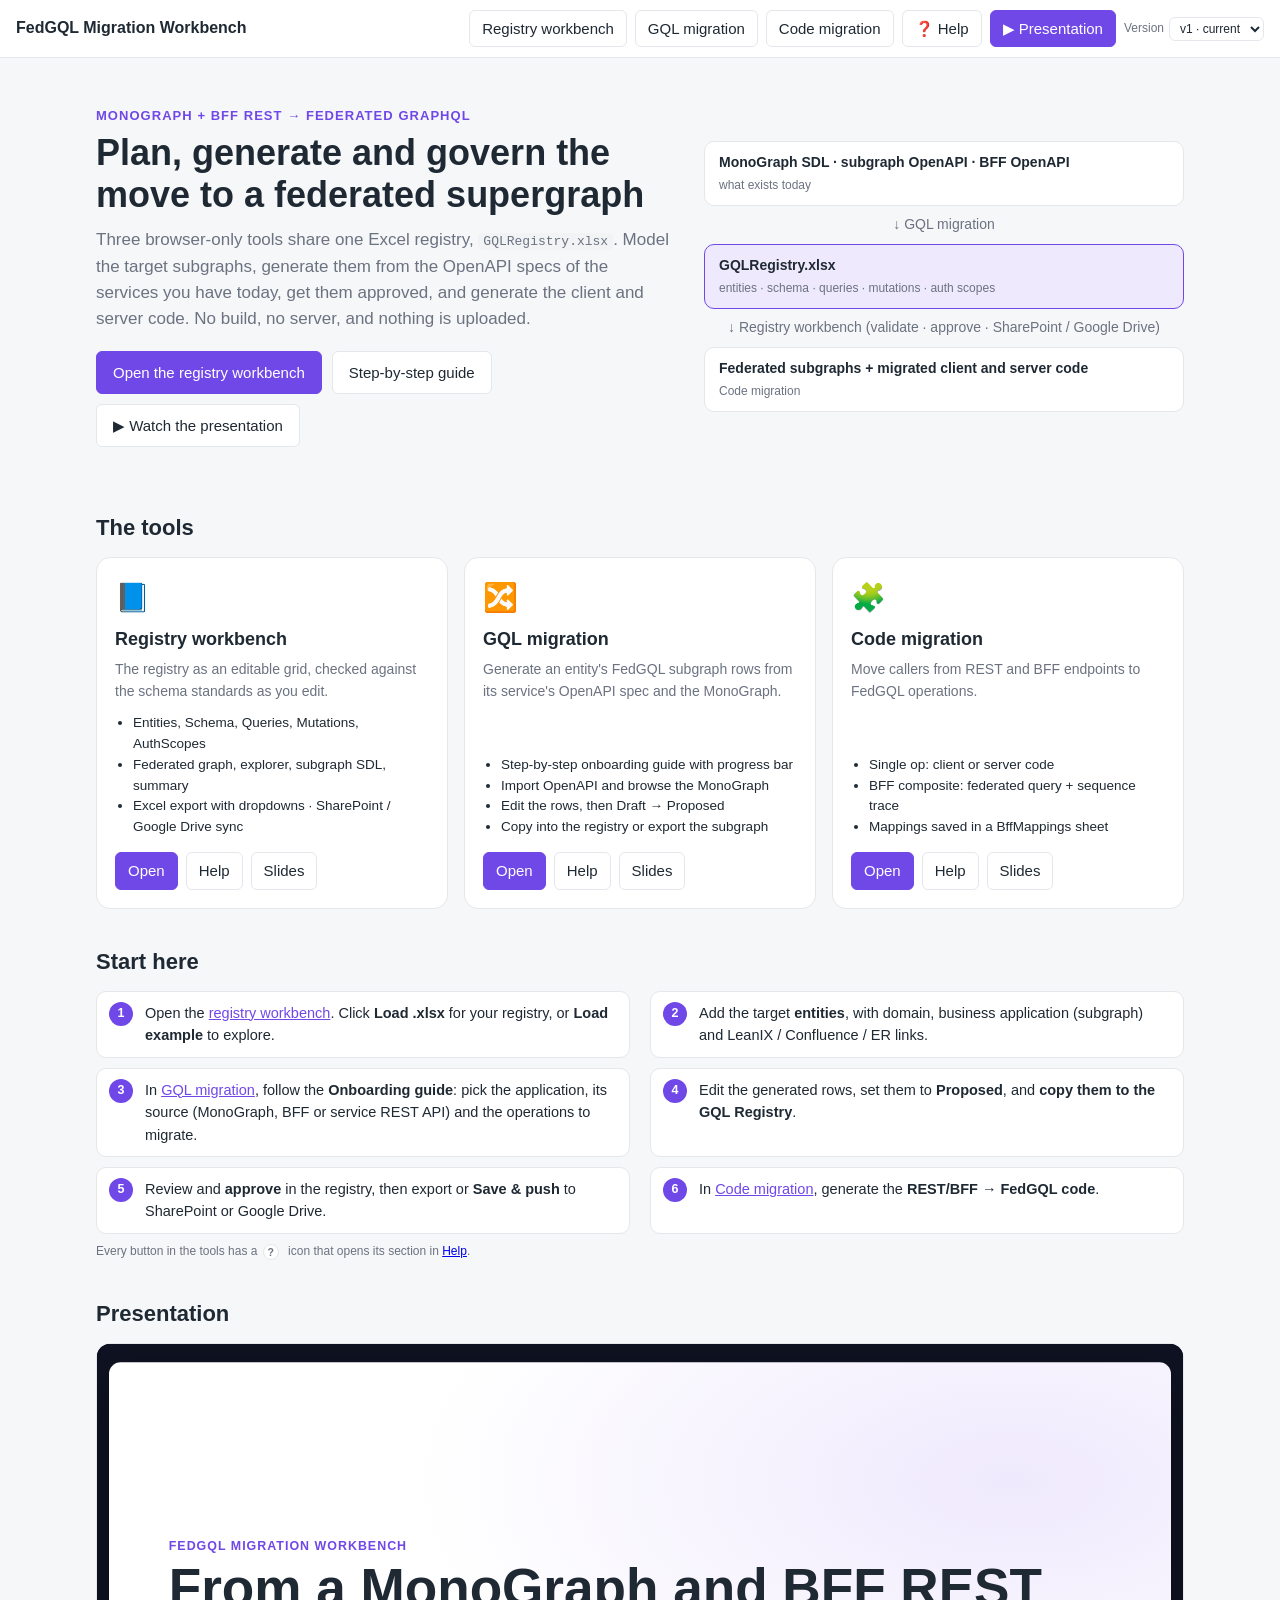
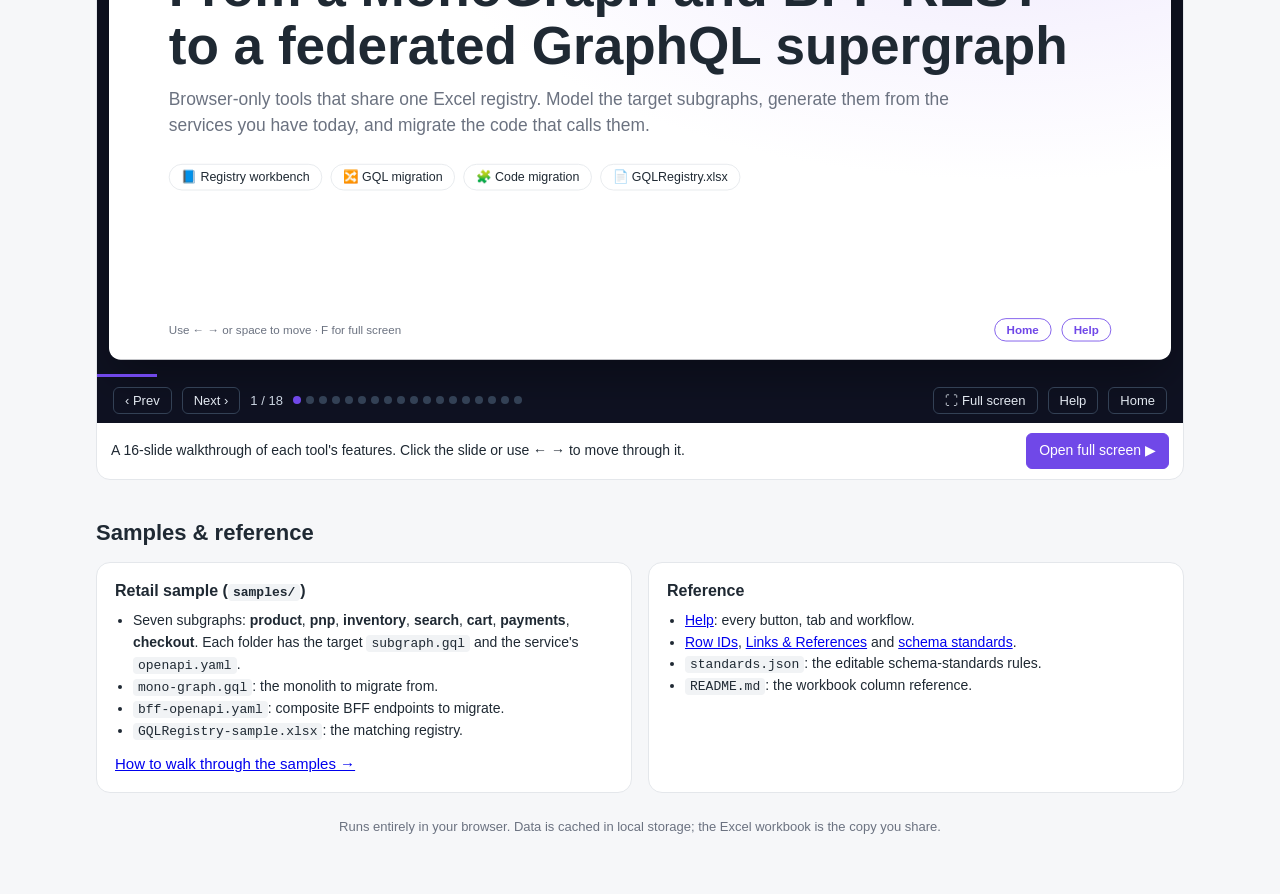
==== commit 46a4ae24: "Update data mapping" ====
--- a/index.html
+++ b/index.html
@@ -157,8 +157,10 @@
         <li><code>mono-graph.gql</code>: the monolith to migrate from.</li>
         <li><code>bff-openapi.yaml</code>: composite BFF endpoints to migrate.</li>
         <li><code>GQLRegistry-sample.xlsx</code>: the matching registry.</li>
+        <!-- 
         <li><code>DataMappingRegistry-sample.xlsx</code>: product and cart data mapped from MDM / PIM through Kafka, the services and the supergraph to the web, for <a href="data-mapping.html">Data mapping</a>.</li>
-        <li><code>DataMappingRegistry-FCC-sample.xlsx</code>: cart &amp; checkout on Flipkart Commerce Cloud (FCC Transact API), from the PDP through the FCC cart, checkout, payment and order calls to the Order Service, for <a href="data-mapping.html">Data mapping</a> (<a href="help.html#dm-samples">details</a>).</li>
+        <li><code>DataMappingRegistry-FCC-sample.xlsx</code>: cart &amp; checkout on Flipkart Commerce Cloud (FCC Transact API), from the PDP through the FCC cart, checkout, payment and order calls to the Order Service, plus a Databricks catalog hub (FCC Catalog, Algolia, Elasticsearch) and a ClickHouse data feed observatory, for <a href="data-mapping.html">Data mapping</a> (<a href="help.html#dm-samples">details</a>).</li>
+        -->
       </ul>
       <p style="margin:10px 0 0"><a href="help.html#try-samples">How to walk through the samples →</a></p>
     </div>
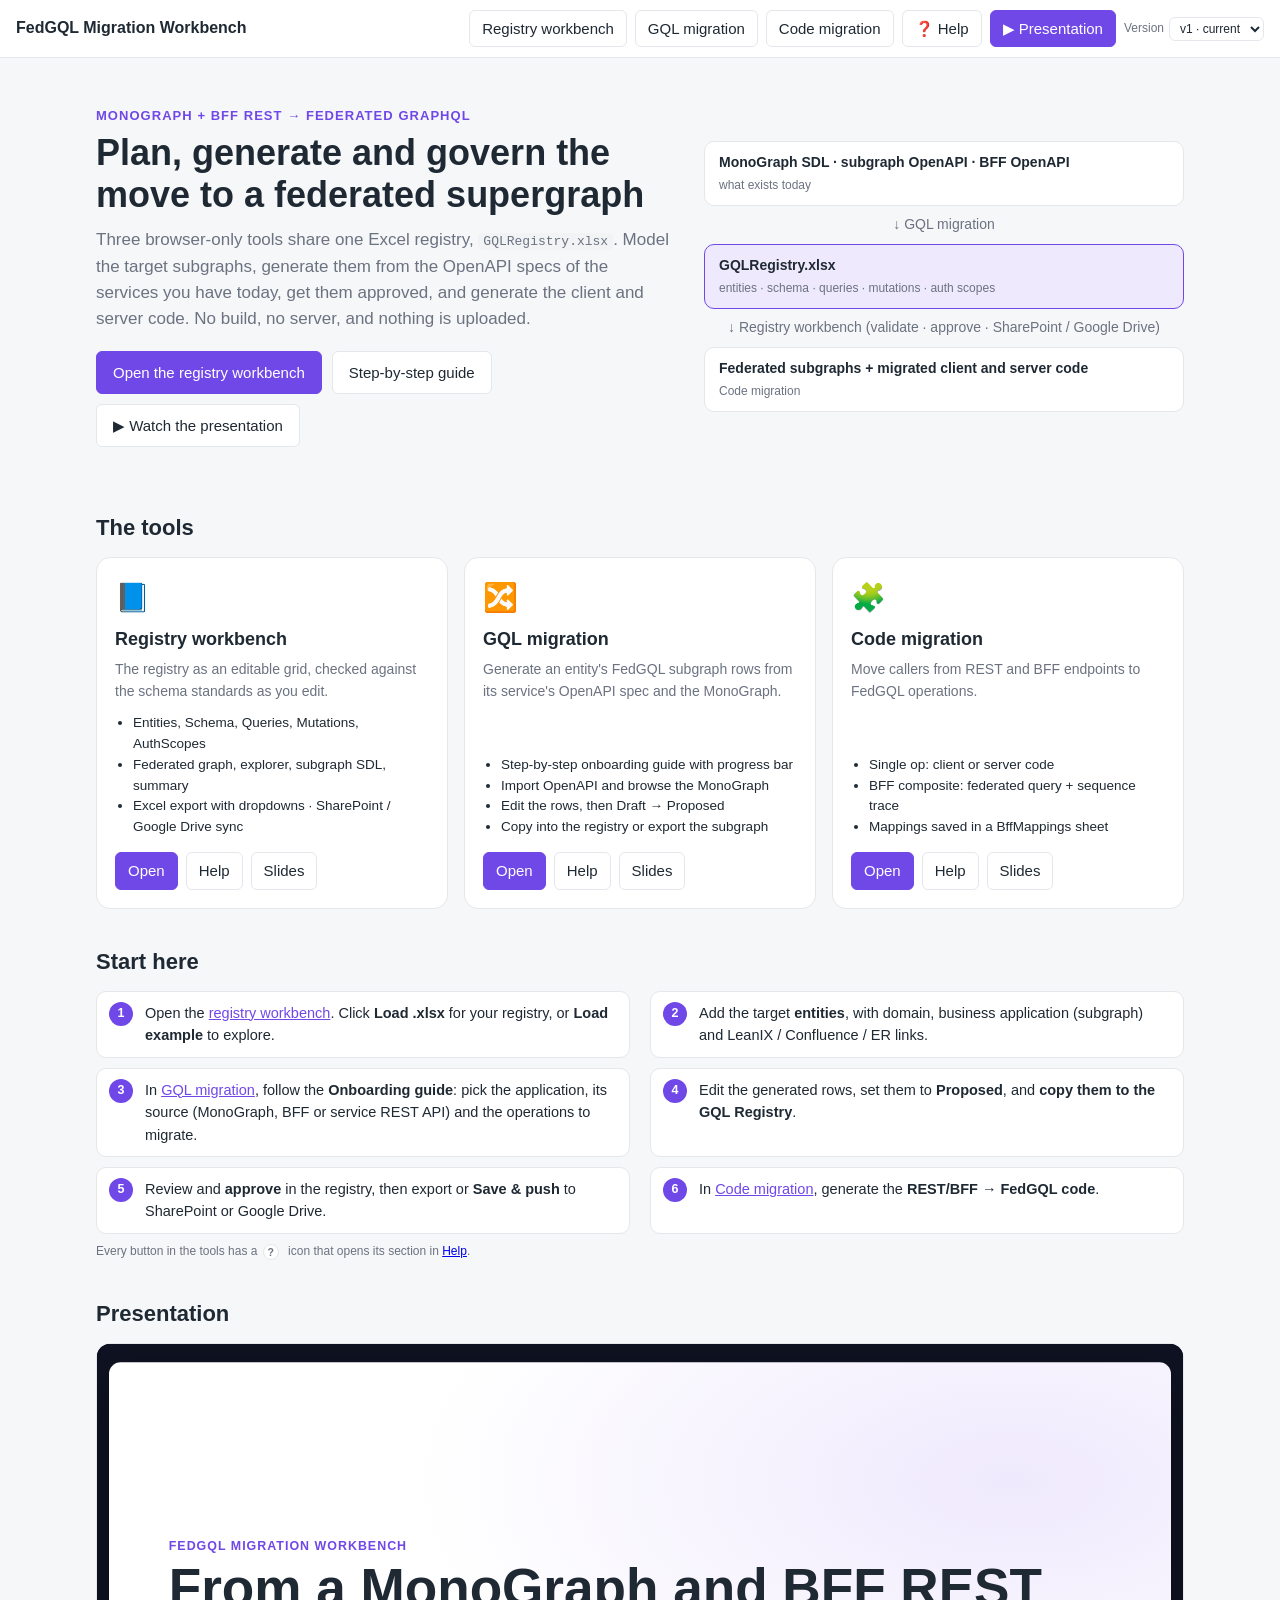
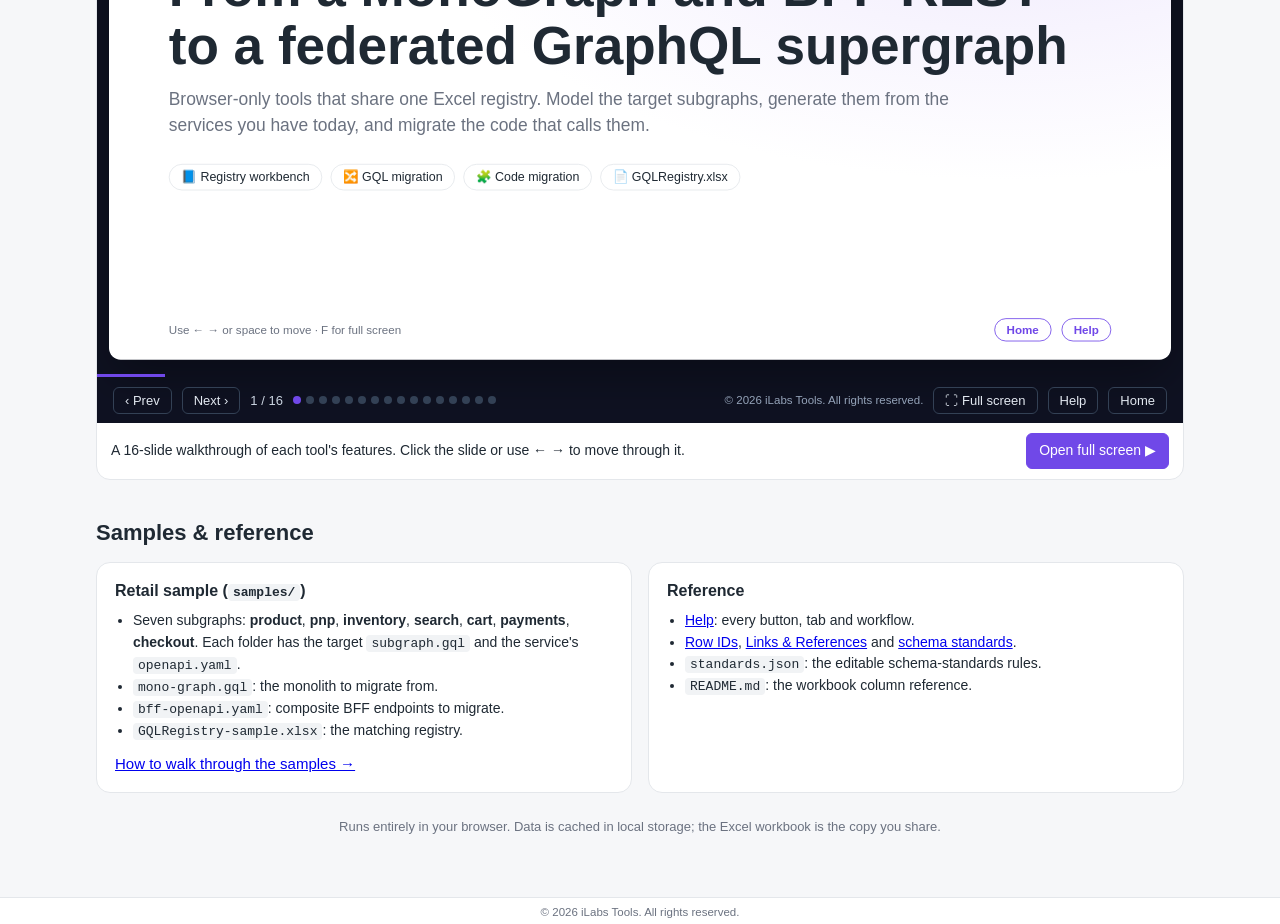
==== commit 513edd0b: "Update flows" ====
--- a/index.html
+++ b/index.html
@@ -178,5 +178,6 @@
   <footer>Runs entirely in your browser. Data is cached in local storage; the Excel workbook is the copy you share.</footer>
 </main>
 <script src="versions.js" defer></script>
+<footer class="site-foot">© 2026 iLabs Tools. All rights reserved.</footer>
 </body>
 </html>
--- a/styles.css
+++ b/styles.css
@@ -62,3 +62,25 @@
 a.btn.help-link{ text-decoration: none; }
 /* in toolbars the icon sits as a badge on the button's top-right corner so headers don't wrap */
 header .help-ico, .syncbar .help-ico{ width: 14px; height: 14px; font-size: 9.5px; margin: -22px 0 0 -14px; position: relative; z-index: 1; }
+
+/* ---- Full-screen visualizers (fullscreen.js): a [data-fullscreen] container fills the window ---- */
+.fs-btn{ padding: 2px 8px; font-size: 13px; line-height: 1.4; cursor: pointer; }
+.fs-btn.fs-pin{ position: absolute; top: 8px; right: 8px; z-index: 5; background: #fff; border: 1px solid var(--line); border-radius: 6px; box-shadow: 0 1px 2px rgba(0,0,0,.06); }
+.fs-btn.on{ color: #fff; background: var(--accent); border-color: var(--accent); }
+[data-fullscreen]{ position: relative; }
+.fs-on{ position: fixed !important; inset: 0 !important; z-index: 45; width: auto !important; height: auto !important; max-width: none !important; max-height: none !important;
+  margin: 0 !important; border-radius: 0 !important; border: none !important; box-shadow: none !important; padding: 12px 16px !important; background: var(--panel, #fff);
+  display: flex !important; flex-direction: column; overflow: auto; box-sizing: border-box; }
+body.fs-active{ overflow: hidden; }
+/* the drawing area takes the rest of the screen */
+.fs-on .viz-wrap, .fs-on .cv-wrap, .fs-on .dg-lin-wrap, .fs-on .ob-viz-body, .fs-on .svg-wrap{ flex: 1 1 auto; height: auto !important; max-height: none !important; min-height: 0; }
+.fs-on .ob-viz-body .viz-wrap{ min-height: 0; }
+/* the animated overview is HTML: centre it and scale it up */
+.ob-ov.fs-on{ justify-content: center; }
+.ob-ov.fs-on .ov{ zoom: 1.35; }
+/* Mermaid / SVG diagrams drawn straight into the container scale to the screen */
+.fs-on > svg{ width: 100% !important; height: 100% !important; max-width: none !important; flex: 1 1 auto; }
+
+/* ---- Copyright footer (every page) ---- */
+.site-foot{ flex: none; padding: 6px 16px; font-size: 11.5px; line-height: 1.4; color: var(--muted, #6b7280); background: var(--panel, #fff);
+  border-top: 1px solid var(--line, #e5e7eb); text-align: center; }
